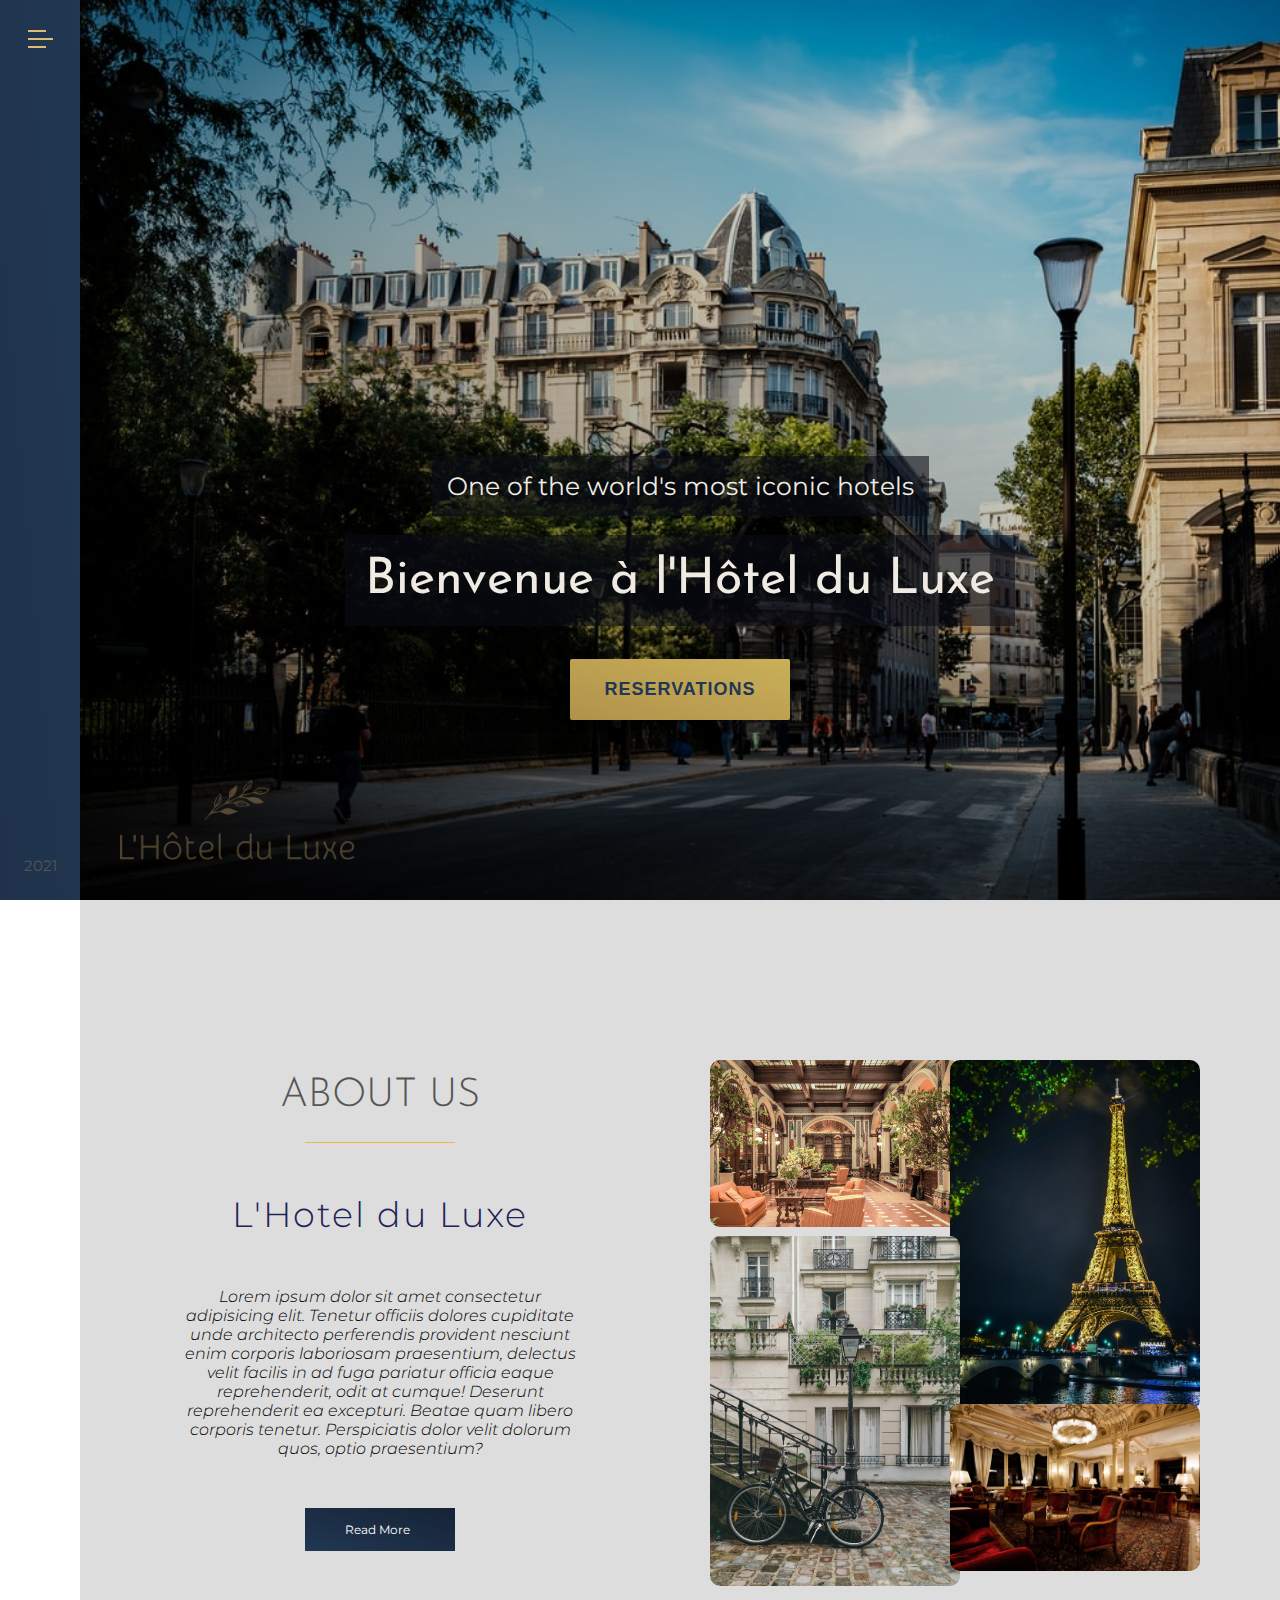
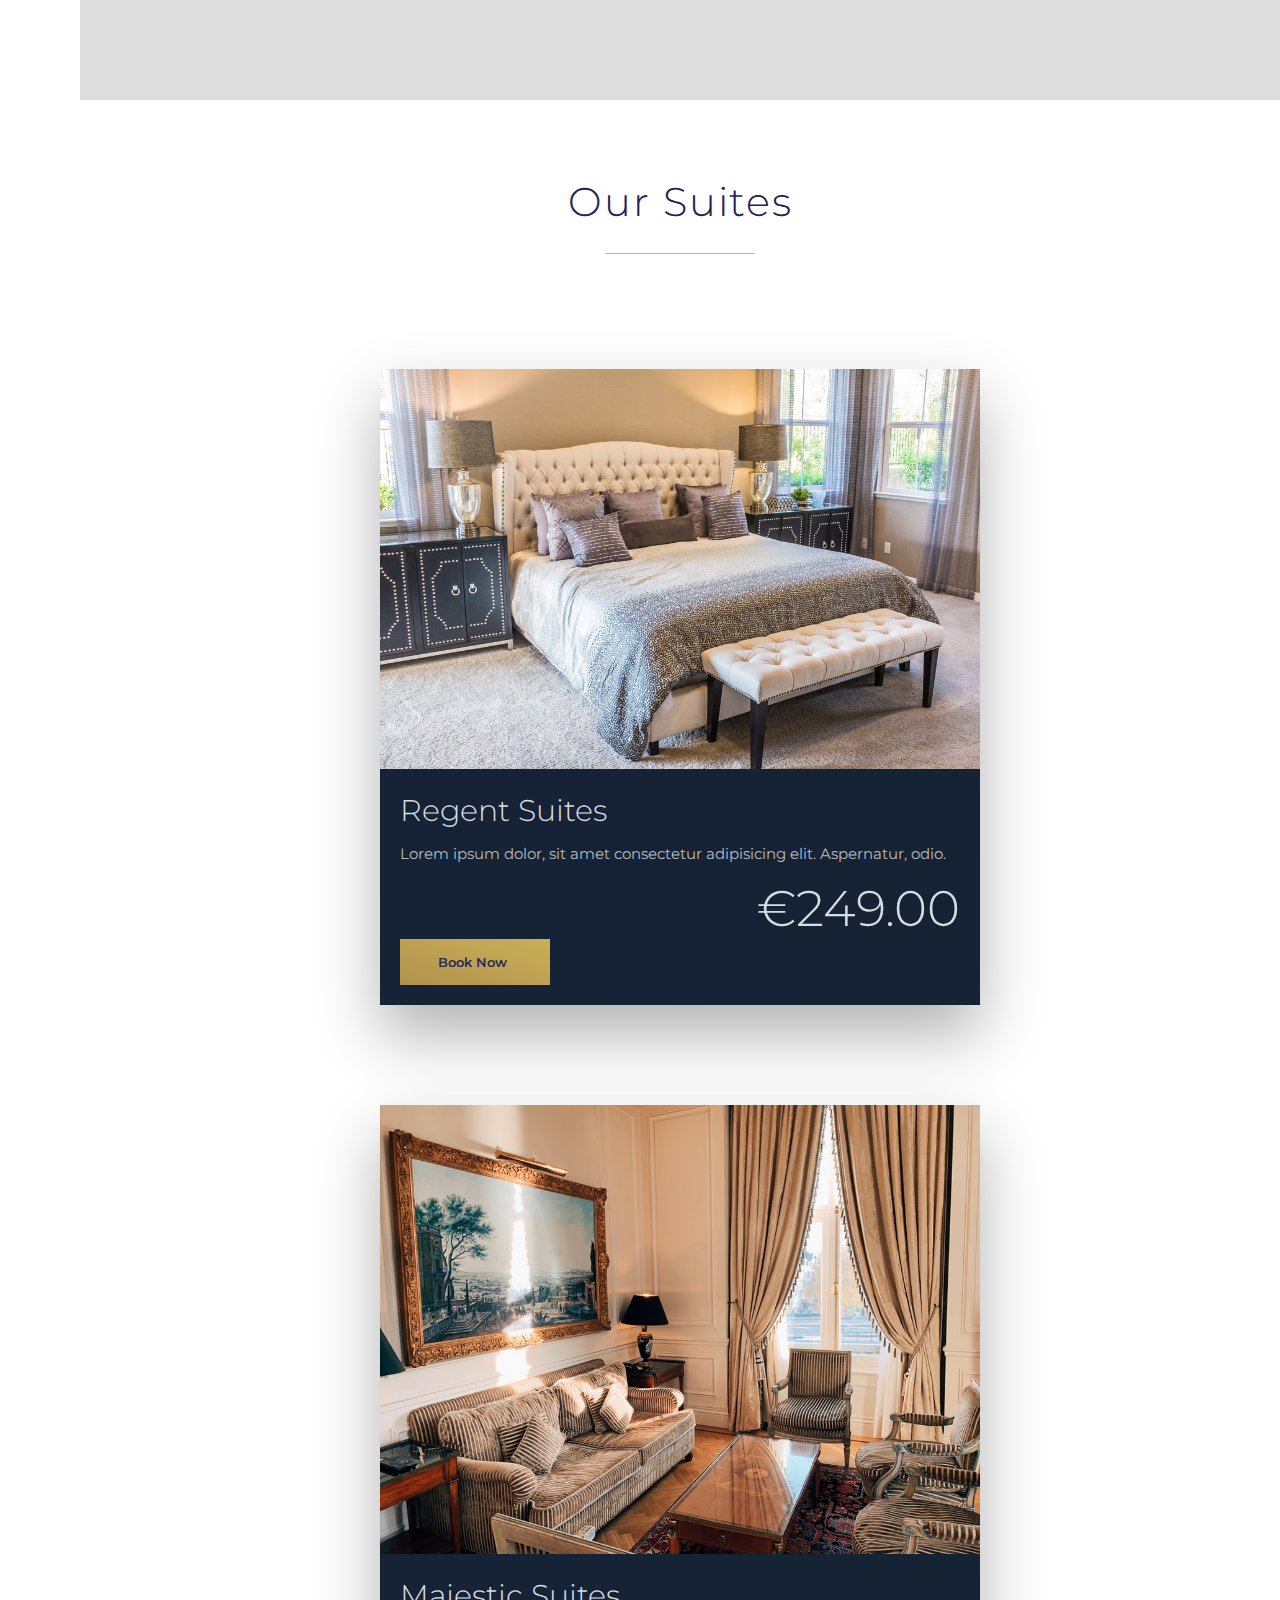
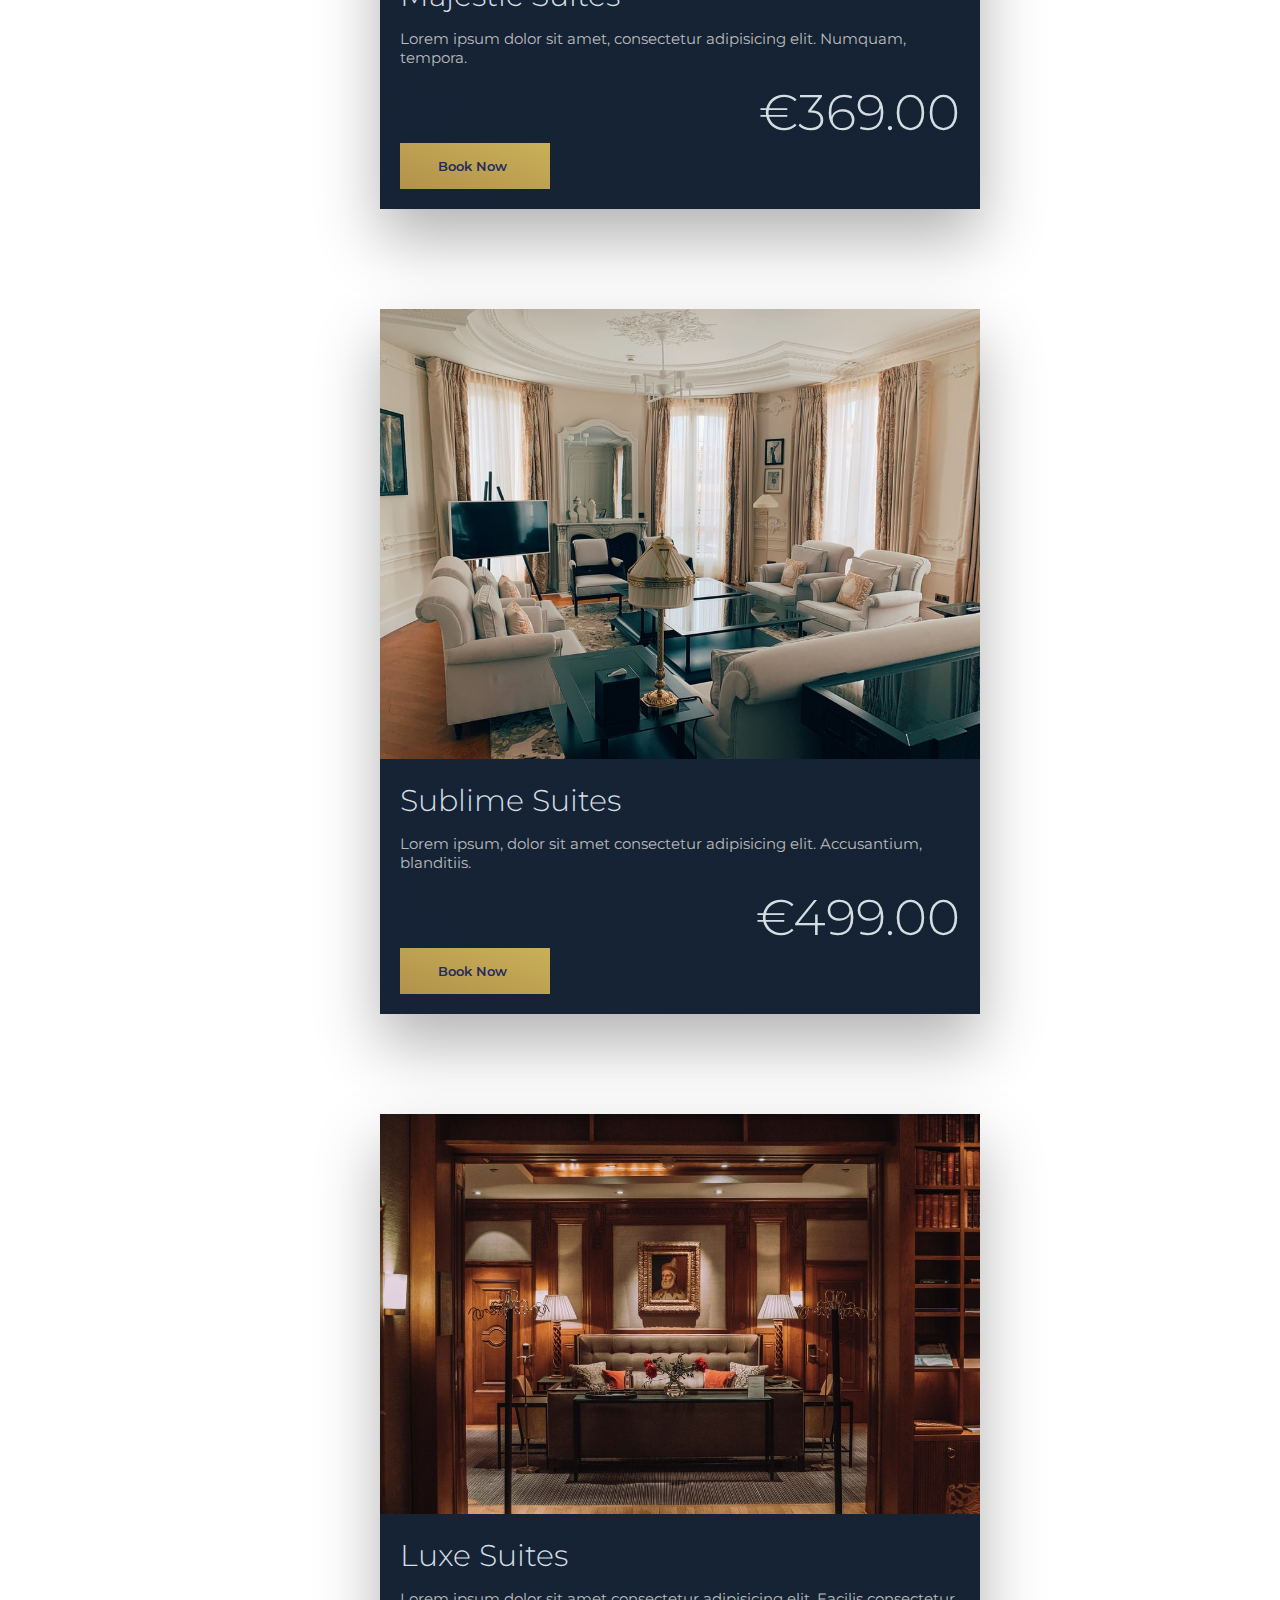
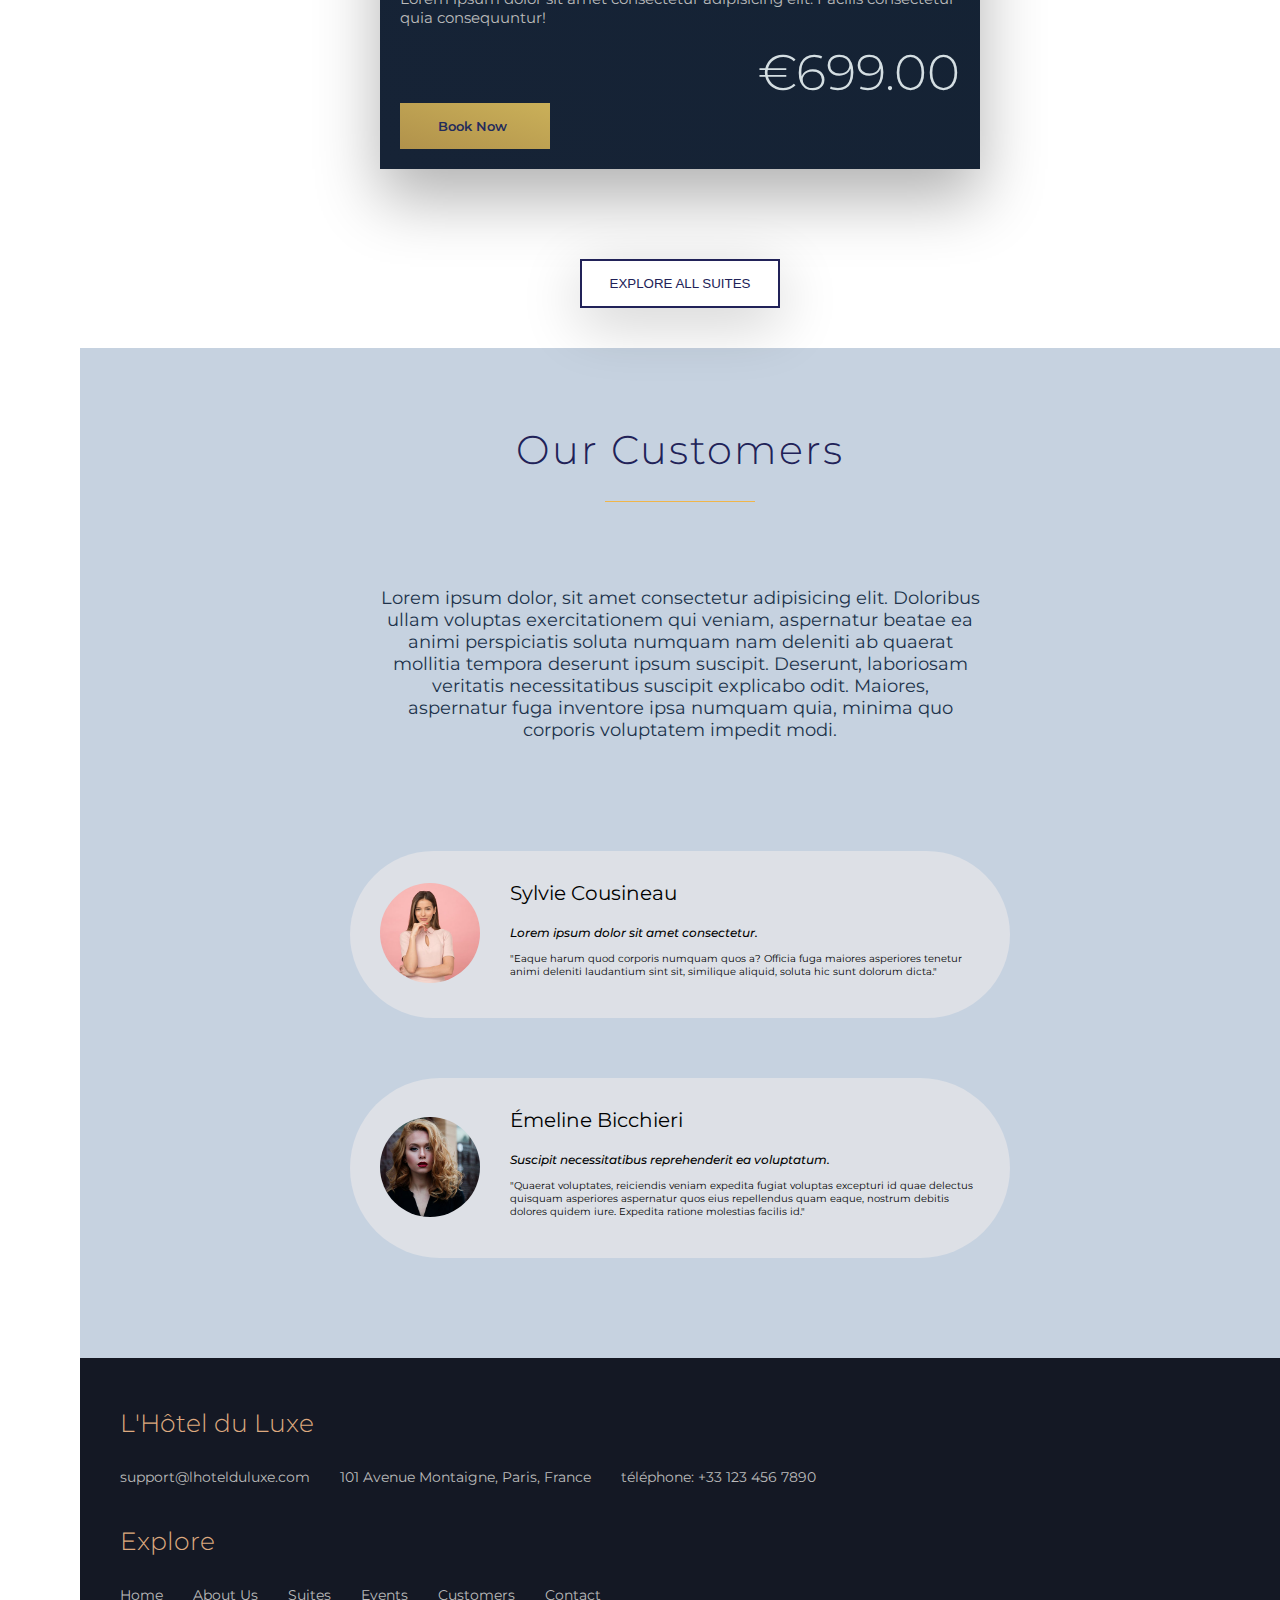
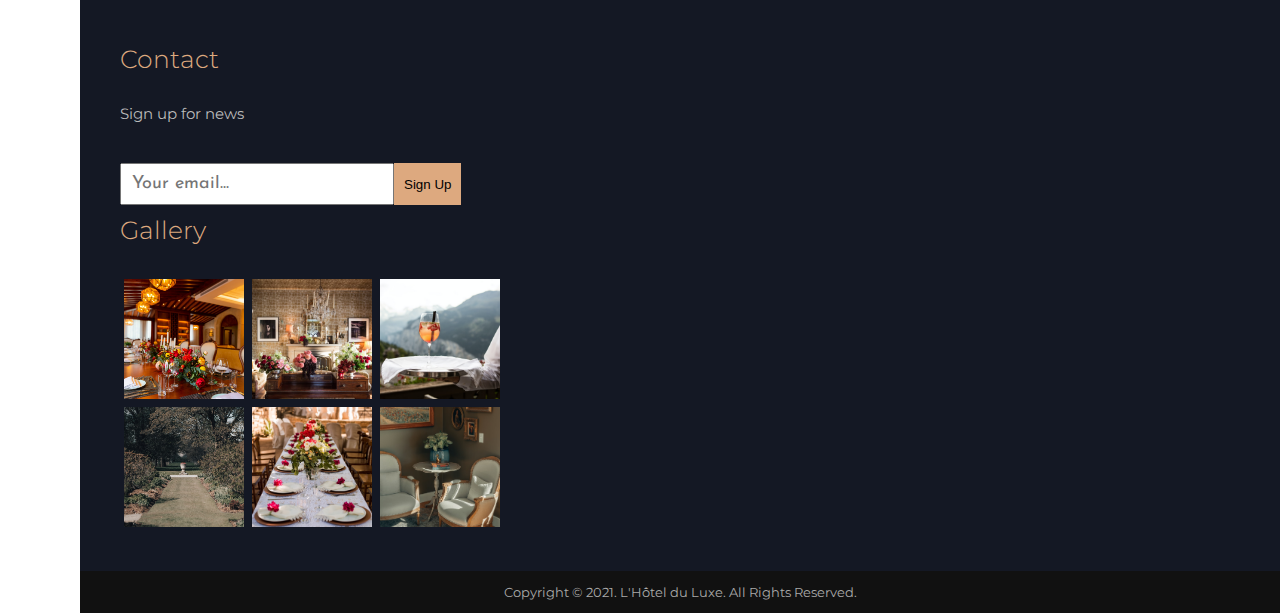
==== index.html @ 0551cf0d "Update index.html" ====
<!DOCTYPE html>
<html lang="en">
  <head>
    <meta charset="UTF-8" />
    <meta http-equiv="X-UA-Compatible" content="IE=edge" />
    <meta name="viewport" content="width=device-width, initial-scale=1.0" />
    <link
      rel="shortcut icon"
      href="img/logo/logo_large.png"
    />
    <link
      rel="stylesheet"
      href="https://pro.fontawesome.com/releases/v5.10.0/css/all.css"
      integrity="sha384-AYmEC3Yw5cVb3ZcuHtOA93w35dYTsvhLPVnYs9eStHfGJvOvKxVfELGroGkvsg+p"
      crossorigin="anonymous"
    />
    <link rel="preconnect" href="https://fonts.googleapis.com" />
    <link rel="preconnect" href="https://fonts.gstatic.com" crossorigin />
    <link
      href="https://fonts.googleapis.com/css2?family=Montserrat:ital,wght@0,100;0,200;0,300;0,400;0,500;0,600;1,100;1,200;1,300;1,400;1,500&display=swap"
      rel="stylesheet"
    />
    <link rel="preconnect" href="https://fonts.googleapis.com" />
    <link rel="preconnect" href="https://fonts.gstatic.com" crossorigin />
    <link
      href="https://fonts.googleapis.com/css2?family=Josefin+Sans:ital,wght@0,100;0,200;0,300;0,400;0,500;0,600;1,100;1,200;1,300;1,400;1,500&display=swap"
      rel="stylesheet"
    />
    <link rel="stylesheet" href="style.css" />
    <title>L'Hôtel du Luxe</title>
  </head>
  <body>
    <!-- navbar -->
    <div class="navbar">
      <input type="checkbox" class="checkbox" id="click" hidden />
      <!-- sidebar -->
      <div class="sidebar">
        <label for="click">
          <div class="menu-icon">
            <div class="line line-1"></div>
            <div class="line line-2"></div>
            <div class="line line-3"></div></div
        ></label>

        <ul class="social-icons-list">
          <li>
            <a href="#" class="social-link"><i class="fab fa-facebook"></i></a>
          </li>
          <li>
            <a href="#" class="social-link"><i class="fab fa-twitter"></i></a>
          </li>
          <li>
            <a href="#" class="social-link"
              ><i class="fab fa-google-plus-g"></i
            ></a>
          </li>
          <li>
            <a href="#" class="social-link"><i class="fab fa-instagram"></i></a>
          </li>
        </ul>

        <div class="year"><p>2021</p></div>
      </div>
      <!-- end of sidebar -->
      <!-- nav  -->
      <nav class="navigation">
        <div class="navigation-header">
          <img class="heading-leaf" src="img/logo/logo_leaf.png" alt="" />
          <h1 class="navigation-heading">L'Hôtel du Luxe</h1>
          <form class="navigation-search">
            <input
              type="text"
              class="navigation-search-input"
              placeholder="Search..."
            />
            <button class="navigation-search-btn">
              <i class="fas fa-search"></i>
            </button>
          </form>
        </div>

        <ul class="navigation-list">
          <li id="a"  class="navigation-item">
            <ahref="#" class="navigation-link">home</a>
          </li>
          <li id="b" class="navigation-item">
            <a href="/hotel-website/about-us.html" class="navigation-link">about us</a>
          </li>
          <li id="c" class="navigation-item">
            <a href="#" class="navigation-link">suites</a>
          </li>
          <li id="d" class="navigation-item">
            <a href="#" class="navigation-link">events</a>
          </li>
          <li id="e" class="navigation-item">
            <a href="#" class="navigation-link">customers</a>
          </li>
          <li id="f" class="navigation-item">
            <a href="/hotel-website/contact.html" class="navigation-link">contact</a>
          </li>
        </ul>

        <div class="copyright">
          <p>&copy; 2021 L'Hôtel du Luxe. All Rights Reserved.</p>
        </div>
      </nav>
      <!-- end of nav -->
    </div>
    <!-- end of navbar -->

    <!-- header -->
    <header class="header">
      <div class="brand"><div><img src="img/logo/logo_small.png" alt=""></div>
    </div>
    <div class="banner">
      <p class="banner-paragraph">One of the world's most iconic hotels</p>
      <h1 class="banner-heading">Bienvenue à l'Hôtel du Luxe</h1>
      <button class="banner-button">RESERVATIONS</button>
    </div>
    </header>

    <!-- end of header -->

    <!-- about us -->

    <section class="about-us">
      <div class="about-us-content">
        <h1 class="about-us-heading">About Us</h1>
      <div class="underline">
        <div class="small-underline"></div>
        <div class="big-underline"></div>
      </div>
      <h3 class="sub-heading">L'Hotel du Luxe</h3>
      <p class="about-us-paragraph">Lorem ipsum dolor sit amet consectetur adipisicing elit. Tenetur officiis dolores cupiditate unde architecto perferendis provident nesciunt enim corporis laboriosam praesentium, delectus velit facilis in ad fuga pariatur officia eaque reprehenderit, odit at cumque! Deserunt reprehenderit ea excepturi. Beatae quam libero corporis tenetur. Perspiciatis dolor velit dolorum quos, optio praesentium?</p>
      <a href="/hotel-website/about-us.html"><button class="about-us-btn">Read More<i class="fa fa-angle-double-right btn-arrow"></i></button></a></div>
    <div class="about-us-images">
      <img src="img/header-1.jpeg" class="image image1">
      <img src="img/eiffel-tower.jfif" class="image image2">
      <img src="img/street.jfif" class="image image3">
      <img src="img/reception_hall.jfif" class="image image4">

    </div>
    </section>

    <!-- end of about us -->

    <!-- rooms -->
    <section class="rooms">
      <div class="common-header">
        <h1 class="common-heading">Our Suites</h1>
        <div class="underline">
          <div class="small-underline"></div>
          <div class="big-underline"></div>
        </div>
      </div>
      <div class="rooms-card-wrapper">
        <div class="room-card">
          <img src="img/room3.jfif" class="room-image" alt="">
          <div class="room-card-content">
            <h4 class="room-card-heading">Regent Suites</h4>
            <p class="room-card-paragraph">Lorem ipsum dolor, sit amet consectetur adipisicing elit. Aspernatur, odio.</p>
            <p class="room-price">€249.00</p>
            <button class="room-card-btn">Book Now<i class="fa fa-angle-double-right btn-arrow"></i></button>
          </div>
        </div>
        <div class="room-card">
          <img src="img/room4.jfif" class="room-image" alt="">
          <div class="room-card-content">
            <h4 class="room-card-heading">Majestic Suites</h4>
            <p class="room-card-paragraph">Lorem ipsum dolor sit amet, consectetur adipisicing elit. Numquam, tempora.</p>
            <p class="room-price">€369.00</p>
            <button class="room-card-btn">Book Now<i class="fa fa-angle-double-right btn-arrow"></i></button>
          </div>
        </div>
        <div class="room-card">
          <img src="img/room1.jfif" class="room-image" alt="">
          <div class="room-card-content">
            <h4 class="room-card-heading">Sublime Suites</h4>
            <p class="room-card-paragraph">Lorem ipsum, dolor sit amet consectetur adipisicing elit. Accusantium, blanditiis.</p>
            <p class="room-price">€499.00</p>
            <button class="room-card-btn">Book Now<i class="fa fa-angle-double-right btn-arrow"></i></button>
          </div>
        </div>
        <div class="room-card">
          <img src="img/room2.jfif" class="room-image" alt="">
          <div class="room-card-content">
            <h4 class="room-card-heading">Luxe Suites</h4>
            <p class="room-card-paragraph">Lorem ipsum dolor sit amet consectetur adipisicing elit. Facilis consectetur quia consequuntur!</p>
            <p class="room-price">€699.00</p>
            <button class="room-card-btn">Book Now<i class="fa fa-angle-double-right btn-arrow"></i></button>
          </div>
        </div>
      </div>

      <div class="rooms-btn-wrapper"><button class="rooms-btn">Explore All Suites</button></div>
    </section>
    <!-- end of rooms -->

    <!-- customers -->
    <section class="customers">
      <div class="common-header">
        <h1 class="common-heading">Our Customers</h1>
        <div class="underline">
          <div class="small-underline"></div>
          <div class="big-underline"></div>
        </div>
      </div>

      <p class="customers-paragraph">Lorem ipsum dolor, sit amet consectetur adipisicing elit. Doloribus ullam voluptas exercitationem qui veniam, aspernatur beatae ea animi perspiciatis soluta numquam nam deleniti ab quaerat mollitia tempora deserunt ipsum suscipit. Deserunt, laboriosam veritatis necessitatibus suscipit explicabo odit. Maiores, aspernatur fuga inventore ipsa numquam quia, minima quo corporis voluptatem impedit modi.</p>

      <div class="customers-card-wrapper">
        <div class="customer-card">
          <div class="customer-image-wrapper"><img src="img/customer-1.jpeg" class="customer-image"></div>
          <div class="customer-info">
            <h3 class="customer-name">Sylvie Cousineau</h3>
            <p class="customer-paragraph title">Lorem ipsum dolor sit amet consectetur.</p>
            <p class="customer-paragraph">"Eaque harum quod corporis numquam quos a? Officia fuga maiores asperiores tenetur animi deleniti laudantium sint sit, similique aliquid, soluta hic sunt dolorum dicta."</p>
          </div>
        </div>
        <div class="customer-card">
          <div class="customer-image-wrapper"><img src="img/customer-2.jpeg" class="customer-image"></div>
          <div class="customer-info">
            <h3 class="customer-name">Émeline Bicchieri</h3>
            <p class="customer-paragraph title">Suscipit necessitatibus reprehenderit ea voluptatum.</p>
            <p class="customer-paragraph">"Quaerat voluptates, reiciendis veniam expedita fugiat voluptas excepturi id quae delectus quisquam asperiores aspernatur quos eius repellendus quam eaque, nostrum debitis dolores quidem iure. Expedita ratione molestias facilis id."</p>
          </div>
        </div>
      </div>
    </section>
    <!-- end of customers -->
    <!-- footer -->

    
    
    <footer class="footer">
      <div class="main-part">
        <div class="footer-list-wrapper">
          <h3 class="footer-heading">L'Hôtel du Luxe</h3>
          <ul class="footer-list">
            <li class="footer-list-item"><a href="#" class="footer-list-link">support@lhotelduluxe.com</a></li>
            <li class="footer-list-item"><a href="#" class="footer-list-link">101 Avenue Montaigne, Paris, France</a></li>
            <li class="footer-list-item"><a href="#" class="footer-list-link">téléphone: +33 123 456 7890</a></li>
          </ul>
        </div>
        <div class="footer-list-wrapper">
          <h3 class="footer-heading">Explore</h3>
          <ul class="footer-list">
            <li class="footer-list-item"><a href="/hotel-website" class="footer-list-link">Home</a></li>
            <li class="footer-list-item"><a href="/hotel-website/about-us.html" class="footer-list-link">About Us</a></li>
            <li class="footer-list-item"><a href="#" class="footer-list-link">Suites</a></li>
            <li class="footer-list-item"><a href="#" class="footer-list-link">Events</a></li>
            <li class="footer-list-item"><a href="#" class="footer-list-link">Customers</a></li>
            <li class="footer-list-item"><a href="/hotel-website/contact.html" class="footer-list-link">Contact</a></li>
          </ul>
        </div>

        <div class="contact">
          <h3 class="footer-heading">Contact</h3>
          <p>Sign up for news</p>
          <form class="footer-form">
            <input type="text" class="footer-input" placeholder="Your email...">
            <button class="footer-btn">Sign Up</button>
          </form>
        </div>

        <div class="gallery">
          <h3 class="footer-heading">Gallery</h3>
          <div class="gallery-images">
            <div class="gallery-image-wrapper">
              <img src="img/restaurant.jfif" class="footer-image">
            </div>
            <div class="gallery-image-wrapper">
              <img src="img/room5.jfif" class="footer-image">
            </div>
            <div class="gallery-image-wrapper">
              <img src="img/waiter.jfif" class="footer-image">
            </div>
            <div class="gallery-image-wrapper">
              <img src="img/gardens.jfif" class="footer-image">
            </div>
            <div class="gallery-image-wrapper">
              <img src="img/restaurant1.jfif" class="footer-image">
            </div>
            <div class="gallery-image-wrapper">
              <img src="img/hallway.jfif" class="footer-image">
            </div>
          </div>
        </div>
      </div>
      <div class="creator-part">
        <div class="copyright-text">
          <p>Copyright &copy; 2021. L'Hôtel du Luxe. All Rights Reserved.</p>
        </div>
      </div>
    </footer>

    <!-- end of footer -->

  </body>
</html>
---- style.css ----
html {
  font-size: 62.5%;
  box-sizing: border-box;
  overflow-x: hidden;
}

body {
  margin: 0;
  padding: 0;
  font-family: "Montserrat", sans-serif;
  overflow-x: hidden;
}

/* navbar */
/* sidebar */

.sidebar {
  width: 8rem;
  height: 100%;
  background: linear-gradient(to bottom left, rgb(33, 55, 82), rgb(32, 50, 75));
  position: fixed;
  display: flex;
  flex-direction: column;
  justify-content: space-between;
  align-items: center;
  z-index: 10;
}

.menu-icon {
  margin-top: 3rem;
  cursor: pointer;
}

.line {
  height: 0.2rem;
  width: 2.5rem;
  background-color: #e0bb74;
  margin-bottom: 0.6rem;
}

.line-1,
.line-3 {
  width: 1.8rem;
  transition: all 0.4s;
}

.menu-icon:hover .line {
  width: 2.5rem;
}

.social-icons-list {
  list-style: none;
  padding: 0px;
  height: 25rem;
  display: flex;
  flex-direction: column;
  justify-content: space-evenly;
  align-items: center;
}

.social-link {
  font-size: 2rem;
  color: #777;
  transition: color 0.3s;
}

.social-link:hover {
  color: #e0bb74;
}

.year {
  margin-bottom: 1rem;
  font-size: 1.5rem;
  color: #555;
}

/* end of sidebar */

/* navigation */
.navigation {
  position: fixed;
  left: -32rem;
  width: 40rem;
  height: 100%;
  background: linear-gradient(
      to top,
      rgba(37, 39, 48, 0.9),
      rgba(38, 39, 48, 0.8)
    ),
    url(img/decor.jfif) center no-repeat;
  background-size: cover;
  display: flex;
  flex-direction: column;
  justify-content: space-between;
  align-items: center;
  transition: left 0.5s cubic-bezier(0.7, 0.3, 0.3, 0.7);
  z-index: 5;
}

.navigation-heading {
  font-family: "Josefin Sans", sans-serif;
  font-size: 3.6rem;
  font-weight: 300;
  letter-spacing: 0.2rem;
  color: #f8cd7d;
  text-shadow: 0 0 3px #f0be61;
  text-align: center;
  margin: 0.5rem auto 2rem;
}

.heading-leaf {
  display: block;
  width: 10rem;
  margin: 1.5rem auto 0;
}

.navigation-search {
  position: relative;
}

.navigation-search-input {
  width: 30rem;
  padding: 1rem 2rem;
  background-color: rgba(0, 0, 0, 0.3);
  font-family: "Josefin Sans", sans-serif;
  font-size: 1.6rem;
  color: #f8cd7d;
  letter-spacing: 0.1rem;
  outline: none;
  border: 0.1rem solid #555;
  border-radius: 0.6rem;
}

.navigation-search-input:focus {
  background-color: rgba(0, 0, 0, 0.5);
}

.navigation-search-btn {
  border: none;
  background-color: transparent;
  color: #a38d65;
  font-size: 1.7rem;
  position: absolute;
  top: 1rem;
  right: 1rem;
  cursor: pointer;
}

.navigation-search-btn:focus {
  outline: none;
}

.navigation-list {
  list-style: none;
  padding: 0;
  height: 28rem;
  display: flex;
  flex-direction: column;
  justify-content: space-between;
  align-items: center;
}

.navigation-item {
  position: relative;
}

.navigation-link {
  color: #fff;
  font-size: 1.6rem;
  font-weight: 400;
  letter-spacing: 0.1rem;
  text-transform: uppercase;
  text-decoration: none;
  transition: color 0.5s;
}

.navigation-link::before {
  content: "";
  width: 0rem;
  height: 0.1rem;
  background-color: #f8cd7d;
  position: absolute;
  top: 1rem;
  left: -4rem;
  transition: width 0.5s cubic-bezier(1, 0, 0, 1);
}

.navigation-link::after {
  content: "";
  width: 0rem;
  height: 0.1rem;
  background-color: #f8cd7d;
  position: absolute;
  top: 1rem;
  right: -4rem;
  transition: width 0.5s cubic-bezier(1, 0, 0, 1);
}

.navigation-link:hover {
  color: #f8cd7d;
}

.navigation-link:hover::before,
.navigation-link:hover::after {
  width: 3rem;
}

#a {
  animation-duration: 1s;
}
#b {
  animation-duration: 1.5s;
}
#c {
  animation-duration: 2s;
}
#d {
  animation-duration: 2.5s;
}
#e {
  animation-duration: 3s;
}
#f {
  animation-duration: 3.5s;
}

.copyright {
  color: #fff;
  font-size: 1.2rem;
  margin-bottom: 1.5rem;
}

.checkbox:checked ~ .navigation {
  left: 8rem;
}

.checkbox:checked ~ .navigation .navigation-list li {
  animation-name: fade;
  animation-timing-function: ease-in;
}

.checkbox:checked ~ .sidebar .line-1 {
  transform: rotate(-405deg) translate(-5px, 6px);
  width: 2.5rem;
}

.checkbox:checked ~ .sidebar .line-2 {
  opacity: 0;
}

.checkbox:checked ~ .sidebar .line-3 {
  transform: rotate(405deg) translate(-5px, -6px);
  width: 2.5rem;
}

@keyframes fade {
  from {
    opacity: 0;
  }
  to {
    opacity: 1;
  }
}
/* end of navigation */
/* end of navbar */

/* header */

.header {
  margin-top: 0;
  margin-left: 8rem;
  height: 100vh;
  background: linear-gradient(
      to bottom left,
      rgba(0, 0, 0, 0),
      rgba(0, 0, 0, 0.6)
    ),
    url(img/external.jfif) center no-repeat;
  background-size: cover;
}

.brand div img {
  position: absolute;
  height: 8rem;
  margin: 2rem;
  left: 10rem;
  bottom: 2rem;
  opacity: 0.3;
}

.brand {
  margin-top: 0px;
}

.banner {
  color: rgb(240, 235, 226);
  padding: 0 3rem;
  height: 72rem;
  display: flex;
  flex-direction: column;
  align-items: center;
  justify-content: flex-end;
  text-align: center;
}

.banner-heading {
  padding: 2rem;
  background-color: rgba(10, 12, 22, 0.575);
  font-family: "Josefin Sans", sans-serif;
  font-size: 5rem;
  font-weight: 400;
  animation: fade 1.5s 0.5s backwards;
}

.banner-paragraph {
  background-color: rgba(10, 12, 22, 0.575);
  padding: 1.5rem;
  font-size: 2.5rem;
  position: relative;
  top: 4rem;
  animation-name: fade;
  animation-duration: 2s;
}

.banner-button {
  width: 22rem;
  padding: 2rem 3rem;
  font-size: 1.8rem;
  font-weight: 700;
  color: rgb(33, 55, 82);
  letter-spacing: 0.1rem;
  border: none;
  border-radius: 0.2rem;
  /* border-top: 4px double #807159;
  border-bottom: 4px double #807157; */
  outline: none;
  background: linear-gradient(
    to top right,
    rgb(177, 146, 75),
    rgb(202, 176, 89)
  );
  cursor: pointer;
  box-shadow: 5px 5px 10px rgba(0, 0, 0, 0.5);
  animation: fade 1.5s 1s backwards;
}

.banner-button:hover {
  background: linear-gradient(to top right, rgb(33, 55, 82), rgb(22, 35, 53));
  color: #ffffff;
}

.banner-button:active {
  transform: translateY(0.2rem);
}

/* end of header */

/* about us */

.about-us {
  margin-left: 8rem;
  display: flex;
  background-color: #ddd;
}

.about-us-content {
  flex: 0 1 50%;
  min-height: 80rem;
  display: flex;
  flex-direction: column;
  justify-content: center;
  align-items: center;
  padding: 10rem;
  box-sizing: border-box;
}

.about-us-heading {
  font-family: "Josefin Sans", sans-serif;
  font-size: 4rem;
  font-weight: 300;
  text-transform: uppercase;
  color: #555;
}

.small-underline {
  width: 15rem;
  height: 0.1rem;
  margin: 0 auto 1.5rem auto;
  background-color: rgb(240, 182, 75);
}
.sub-heading {
  font-size: 3.5rem;
  font-weight: 300;
  letter-spacing: 0.2rem;
  color: rgb(33, 34, 88);
}

.about-us-paragraph {
  font-size: 1.6rem;
  font-style: italic;
  font-weight: 300;
  text-align: center;
  margin-bottom: 5rem;
}

.about-us-btn {
  width: 15rem;
  padding: 1.4rem 0.5rem;
  font-family: "Montserrat", sans-serif;
  font-size: 1.2rem;
  outline: none;
  border: none;
  color: rgb(255, 255, 255);
  cursor: pointer;
  background: linear-gradient(to top right, rgb(33, 55, 82), rgb(22, 35, 53));
}

.btn-arrow {
  margin-left: 0.5rem;
  transition: margin-left 0.4s;
}

.about-us-btn:hover .btn-arrow {
  margin-left: 1.5rem;
}

.about-us-btn:active {
  transform: translateY(0.2rem);
}

.about-us-images {
  flex: 1 1;
  position: relative;
}

.image {
  width: 35rem;
  max-height: 35rem;
  position: absolute;
  top: 50%;
  left: 50%;
  /* box-shadow: 0 3rem 6rem rgba(0, 0, 0, 0.4); */
  border-radius: 1rem;
  /* border: 0.4rem solid rgb(230, 190, 116); */
  transition: all 0.75s;
  box-sizing: border-box;
  object-fit: cover;
}

.image:hover {
  transform: scale(1.3);
  z-index: 6;
}

.image1 {
  top: 10%;
  left: 5%;
}

.image2 {
  top: 10%;
  left: 45%;
}

.image3 {
  top: 42%;
  left: 5%;
}
.image4 {
  top: 56%;
  left: 45%;
}

/* end about us */

/* common header */

.common-header {
  padding: 5rem;
  text-align: center;
  color: rgb(33, 34, 88);
}

.common-heading {
  font-size: 4rem;
  font-weight: 300;
  letter-spacing: 0.2rem;
}

/* end of common header */

/* Rooms */

.rooms {
  margin-left: 8rem;
}

.rooms-card-wrapper {
  display: flex;
  flex-wrap: wrap;
  justify-content: center;
}

.room-card {
  width: 60rem;
  margin: 5rem;
  background: linear-gradient(to bottom left, rgb(20, 34, 51), rgb(22, 35, 54));
  box-shadow: 0 3rem 6rem rgba(0, 0, 0, 0.3);
}

.room-image {
  width: 100%;
}

.room-card-content {
  color: rgb(212, 222, 226);
  padding: 2rem;
}

.room-card-heading {
  margin: 0;
  font-size: 3rem;
  font-weight: 300;
}

.room-card-paragraph {
  font-size: 1.5rem;
  font-weight: 400;
  color: #bbb;
}

.room-card-btn {
  width: 15rem;
  padding: 1.5rem 1rem;
  font-family: "Montserrat", sans-serif;
  font-size: 1.3rem;
  font-weight: 600;
  outline: none;
  border: none;
  color: rgb(35, 43, 92);
  cursor: pointer;
  background: linear-gradient(
    to top right,
    rgb(177, 146, 75),
    rgb(202, 176, 89)
  );
}

.room-card-btn:hover {
  background: linear-gradient(
    to bottom left,
    rgb(177, 146, 75),
    rgb(202, 176, 89)
  );
  box-shadow: 0 0 1.5rem rgba(255, 235, 148, 0.8);
}

.room-card-btn:active {
  transform: translateY(0.2rem);
}

.room-price {
  font-size: 5rem;
  font-weight: 300;
  text-align: right;
  margin: 0;
}

.rooms-btn-wrapper {
  text-align: center;
}

.rooms-btn {
  width: 20rem;
  padding: 1.5rem 1rem;
  margin: 4rem 0;
  background-color: transparent;
  text-transform: uppercase;
  color: rgb(33, 34, 88);
  border: 0.2rem solid rgb(33, 34, 88);
  outline: none;
  cursor: pointer;
  box-shadow: 0 1.5rem 6rem rgba(0, 0, 0, 0.2);
  transition: all 0.2s;
}

.rooms-btn:hover {
  color: #ddd;
  background-color: rgb(68, 90, 117);
}

.rooms-btn:active {
  transform: translateY(0.2rem);
}

/* end of Rooms */
/* customers */

.customers {
  margin-left: 8rem;
  padding-bottom: 7rem;
  background-color: #c6d2e0;
}

.customers-paragraph {
  font-size: 1.8rem;
  color: rgb(32, 50, 75);
  width: 50%;
  margin: 2rem auto 8rem auto;
  text-align: center;
}

.customer-image {
  width: 10rem;
  height: 10rem;
  object-fit: cover;
  border-radius: 50rem;
  margin-right: 3rem;
}

.customer-image-wrapper {
  margin: auto;
}

.customers-card-wrapper {
  display: flex;
  flex-direction: row;
  flex-wrap: wrap;
  justify-content: space-evenly;
}

.customer-card {
  background-color: rgb(221, 224, 230);
  width: 60rem;
  display: flex;
  border-radius: 50rem;
  padding: 3rem;
  margin: 3rem;
}

.customer-name {
  font-size: 2rem;
  font-weight: 400;
  margin-top: 0;
}

.title {
  font-size: 1.2rem;
  font-style: italic;
  font-weight: 500;
}

/* end of customers */

/* footer */

.footer {
  margin-left: 8rem;
}

.main-part {
  display: flex;
  justify-content: space-between;
  background-color: #141824;
  padding: 4rem;
}

.footer-heading {
  font-size: 2.5rem;
  font-weight: 300;
  color: rgb(221, 169, 127);
  margin: 1rem 0 3rem 0;
}

.footer-list {
  list-style: none;
  padding: 0;
}

.footer-list-item {
  margin-bottom: 2rem;
}

.footer-list-item a:hover {
  color: #fff;
}

.footer-list-link {
  font-size: 1.4rem;
  text-decoration: none;
  color: #bbb;
}

.contact p {
  font-size: 1.5rem;
  color: #bbb;
  margin-bottom: 4rem;
}

.footer-form {
  display: flex;
}

.footer-input {
  width: 25rem;
  padding: 1rem;
  font-family: "Josefin Sans", sans-serif;
  font-size: 1.8rem;
  color: #444;
  outline: none;
}

.footer-btn {
  padding: 1rem;
  background-color: rgb(221, 169, 127);
  border: none;
}

.gallery {
  max-width: 45rem;
}

.gallery-image-wrapper {
  width: 12rem;
  margin: 0.4rem;
  max-height: 12rem;
  overflow: hidden;
}

.footer-image {
  width: 100%;
  height: 100%;
  object-fit: cover;
  backface-visibility: hidden;
  transition: all 0.5s;
}

.gallery-images {
  display: flex;
  flex-wrap: wrap;
}

.footer-image:hover {
  transform: scale(1.3);
  opacity: 0.8;
}

.creator-part {
  display: flex;
  justify-content: center;
  align-items: center;
  background-color: #111;
  padding: 0 4rem;
}

.copyright-text {
  font-size: 1.3rem;
  color: #aaa;
}

/* end of footer */

@media (max-width: 1400px) {
  .customer-card-wrapper {
    flex-direction: column;
  }

  .main-part {
    flex-direction: column;
  }

  .footer-list {
    display: flex;
    flex-wrap: wrap;
  }

  .footer-list-item {
    margin-right: 3rem;
  }

  .image {
    width: 25rem;
  }

  .image1 {
    top: 20%;
  }

  .image2 {
    top: 20%;
  }

  .image4 {
    top: 63%;
  }
}

@media (max-width: 1050px) {
  .brand {
    display: none;
  }

  .about-us-images {
    left: -4rem;
  }

  .image {
    width: 20rem;
  }

  .image {
    width: 25rem;
  }

  .image1 {
    top: 21%;
  }

  .image2 {
    top: 23%;
  }
}

@media (max-width: 900px) {
  .banner {
    text-align: center;
  }

  .banner-heading {
    font-size: 4.7rem;
  }

  .banner-paragraph {
    font-size: 2.6rem;
  }

  .banner-button {
    width: 16rem;
    font-size: 1.1rem;
  }

  .image {
    width: 15rem;
  }

  .image1 {
    top: 17%;
  }

  .image2 {
    top: 28%;
  }

  .image3 {
    top: 48%;
  }

  .image4 {
    top: 70%;
  }
}

@media screen and (max-width: 700px) {
  .about-us {
    min-height: 0;
    flex-direction: column;
  }

  .about-us-images {
    margin-left: 8rem;
    margin-top: 0rem;
    display: flex;
    align-content: center;
    justify-content: flex-start;
  }

  .about-us-content {
    padding-bottom: 5rem;
    margin-bottom: 0;
  }

  .image2,
  .image3,
  .image4 {
    display: none;
  }

  .image {
    width: 35rem;
    margin: auto;
    position: relative;
    top: 0;
    left: 0;
    z-index: 0;
  }
}

@media (max-width: 500px) {
  .navigation {
    width: 60%;
  }

  .navigation-search-input {
    width: 83%;
  }

  .banner {
    margin-bottom: 60rem;
    padding-bottom: 20rem;
    justify-content: center;
  }

  .banner-heading {
    font-size: 4rem;
  }

  .banner-paragraph {
    font-size: 2rem;
  }

  .about-us-heading {
    font-size: 2.5rem;
  }

  .sub-heading {
    font-size: 2rem;
    text-align: center;
  }

  .about-us-heading {
    margin-top: 0;
  }

  .about-us-content {
    padding: 5rem;
    padding-bottom: 0px;
    min-height: 0;
  }

  .about-us-images {
    justify-content: center;
    align-content: center;
  }

  .common-heading {
    font-size: 2.5rem;
  }

  .room-price {
    font-size: 4rem;
    margin-bottom: 1.5rem;
    text-align: left;
  }

  .customers-paragraph {
    width: 80%;
  }

  .customer-card {
    flex-direction: column;
    justify-content: center;
  }

  .customer-name {
    text-align: center;
  }

  .customer-image {
    margin: 0 auto;
  }

  .footer-input {
    font-size: 1.5rem;
    width: 12rem;
  }

  .about-us-images {
    margin-top: 3rem;
    margin-bottom: 3rem;
  }

  .image {
    width: 75%;
  }
}

@media (max-width: 350px) {
  .navigation {
    width: 70%;
  }

  .navigation-search-input {
    width: 60%;
    margin-left: 1rem;
  }

  .banner-button {
    width: 12rem;
    font-size: 0.7rem;
  }

  .copyright {
    font-size: 1rem;
  }

  .banner-heading {
    font-size: 3rem;
  }

  .banner-paragraph {
    font-size: 1.5rem;
  }
}
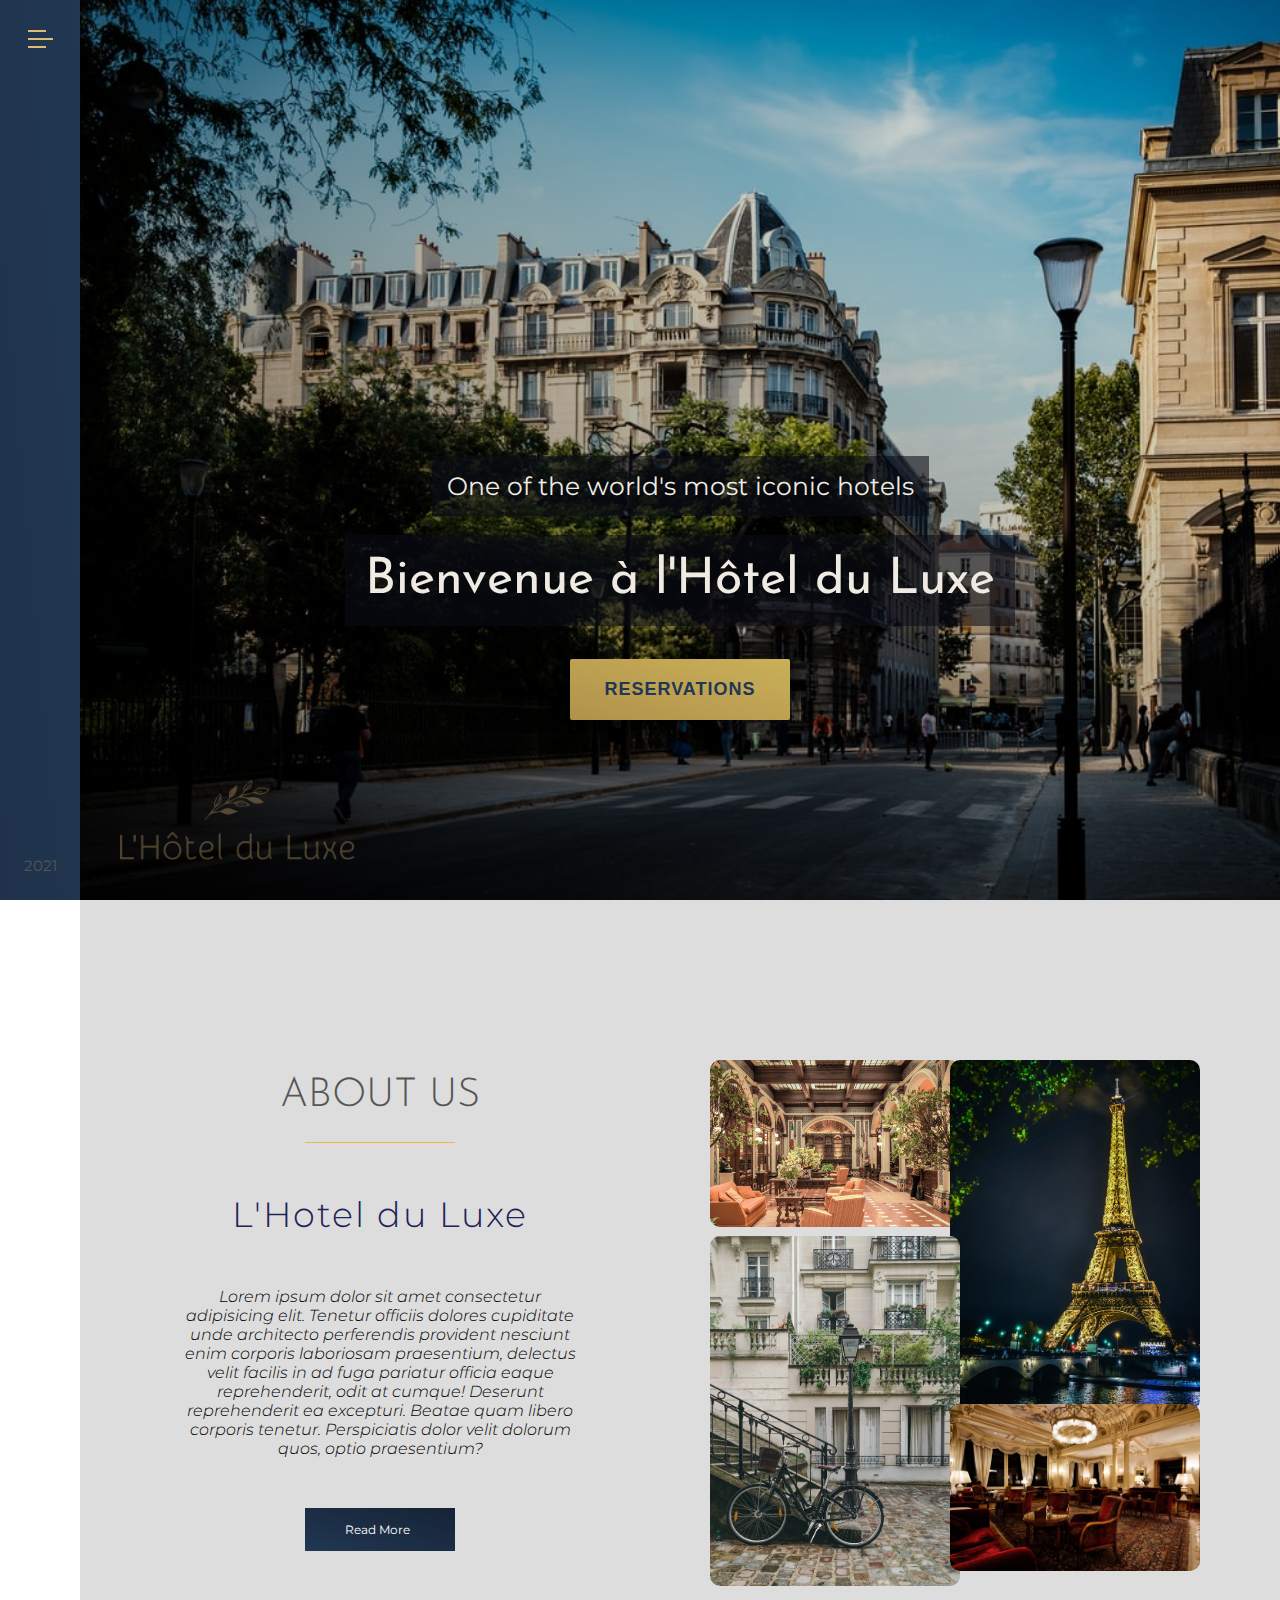
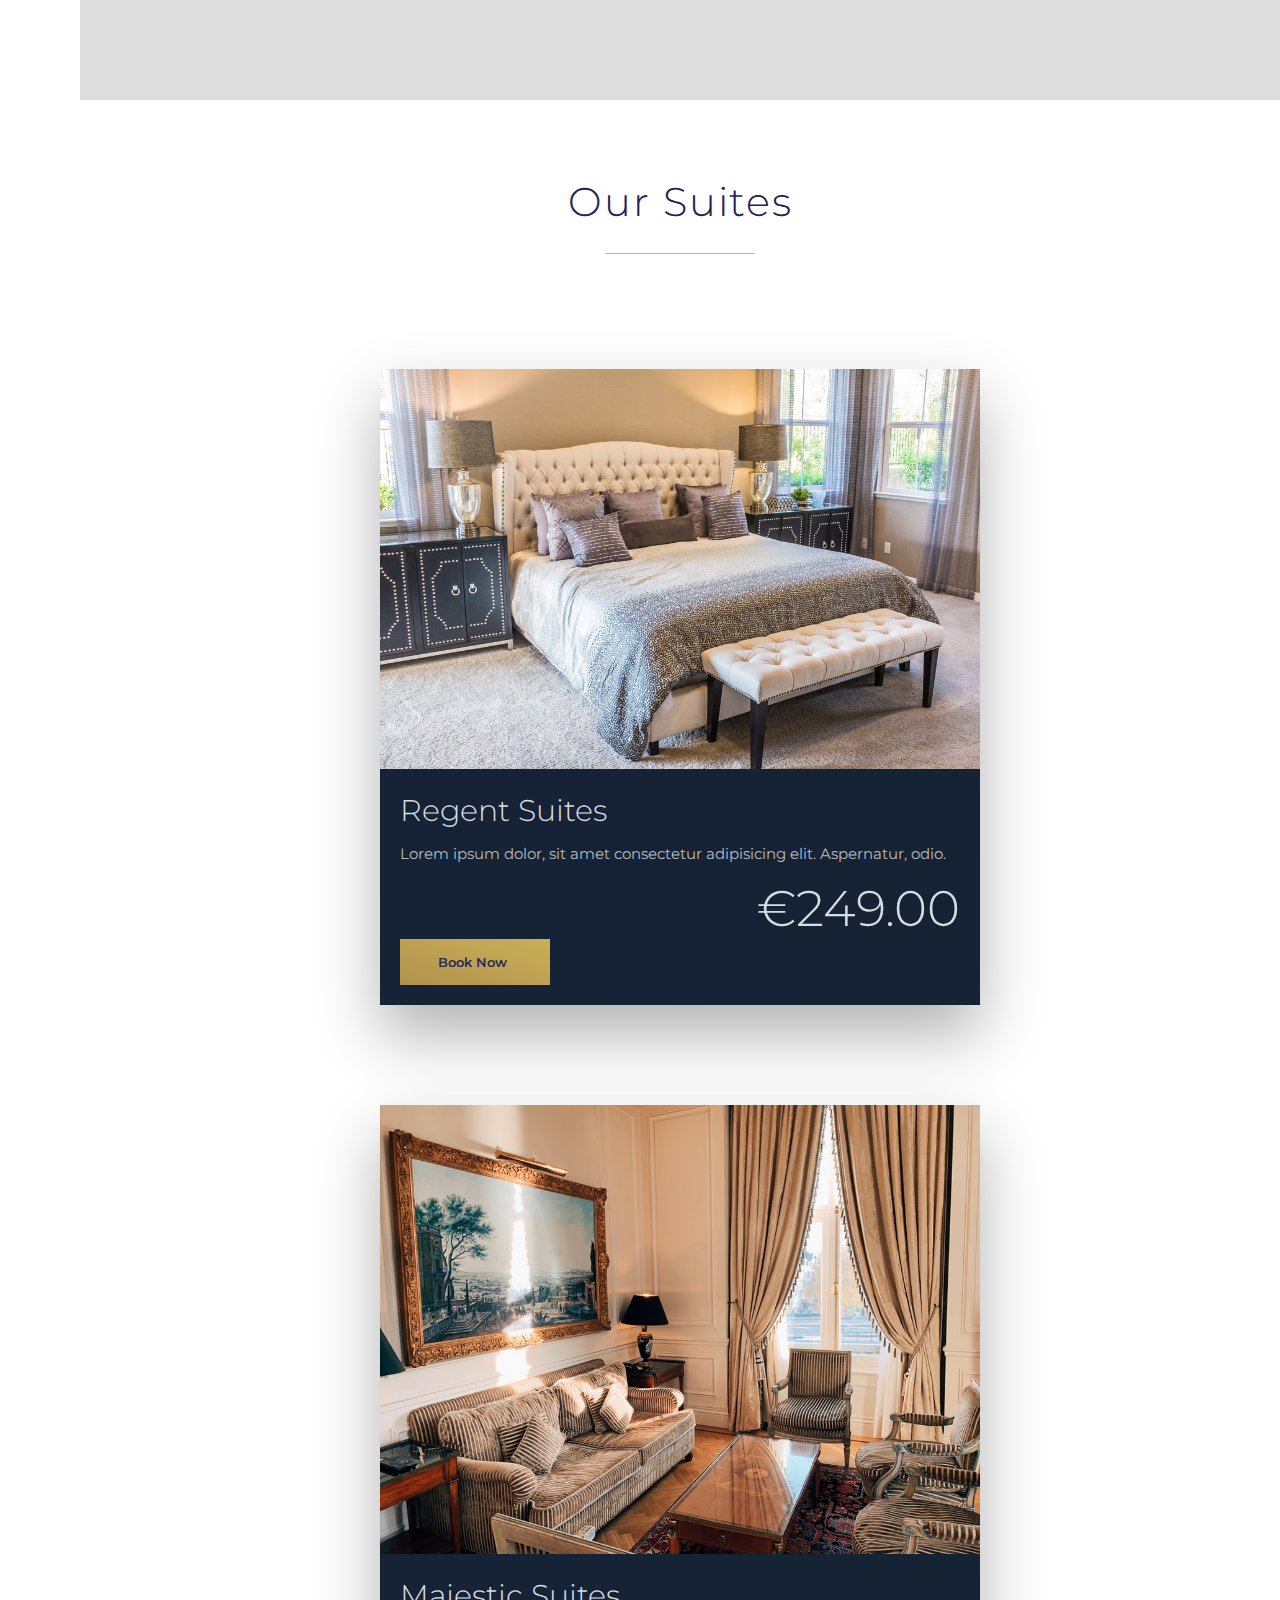
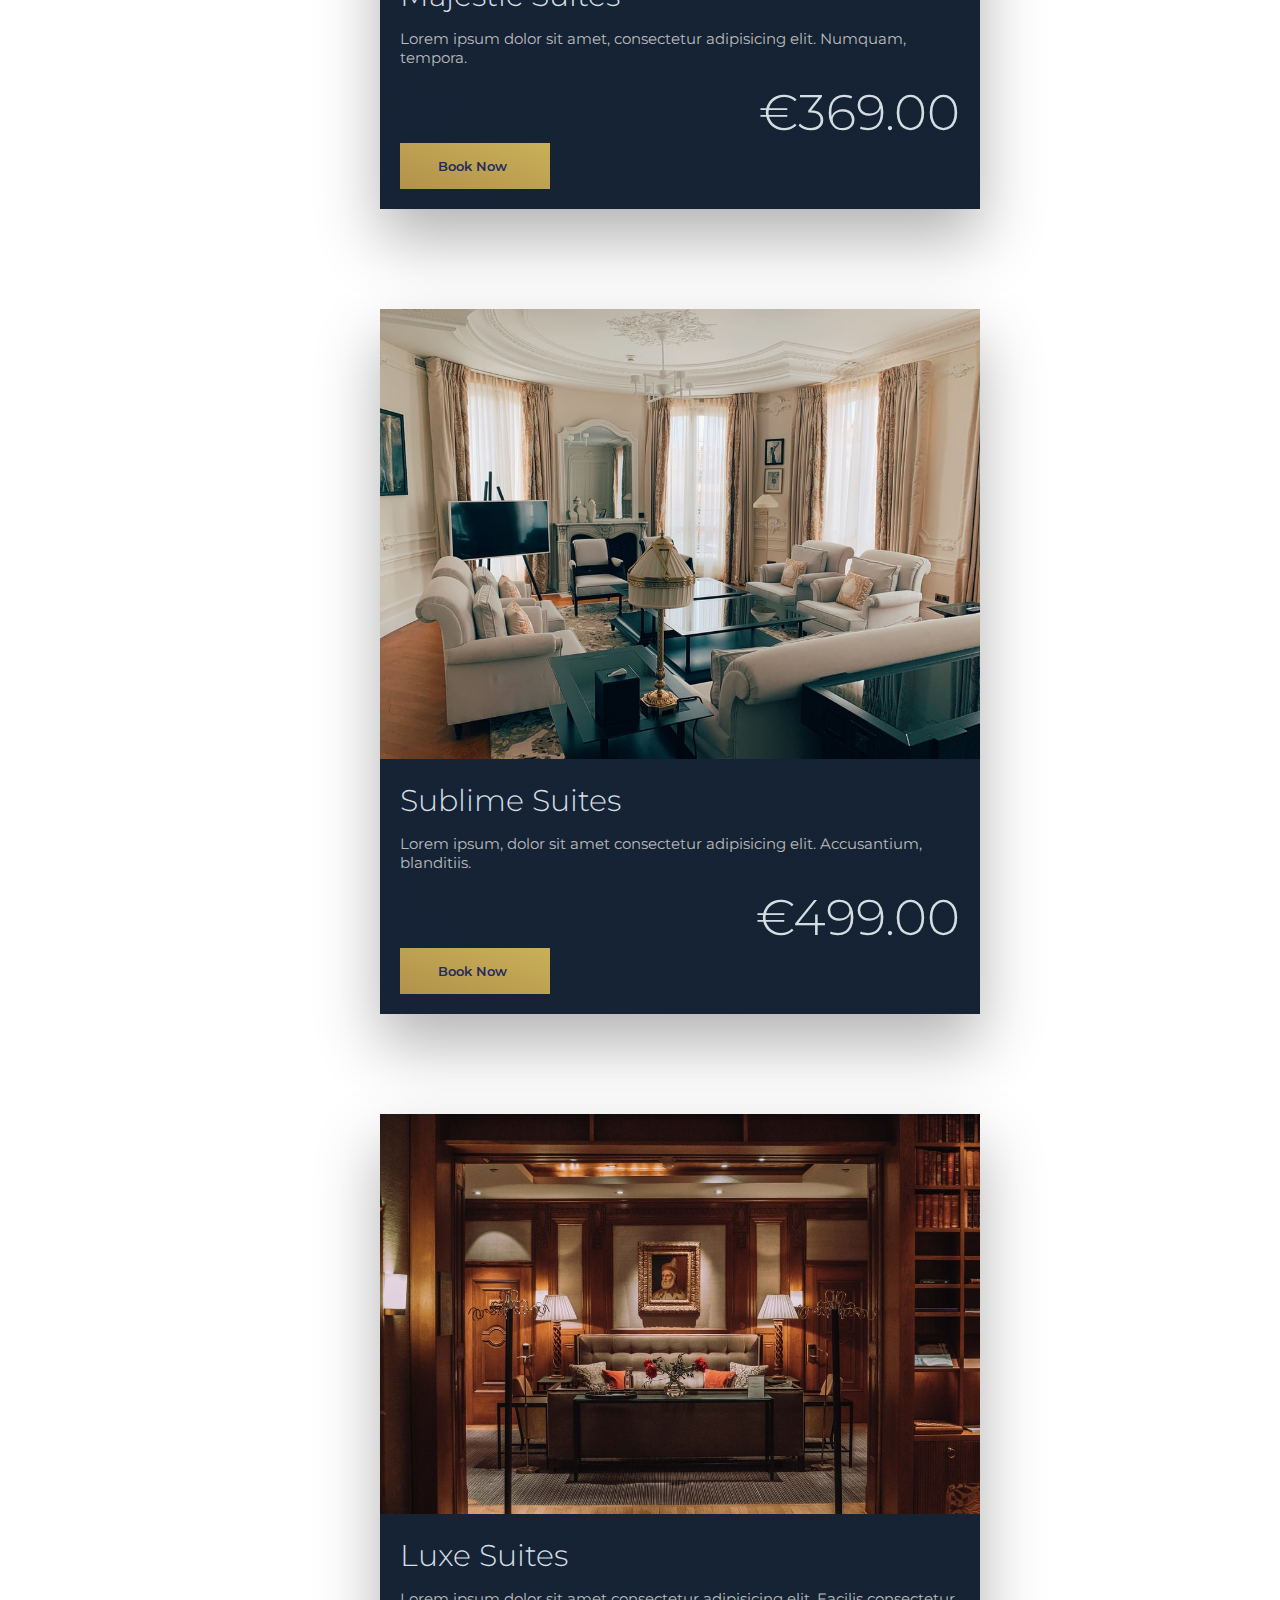
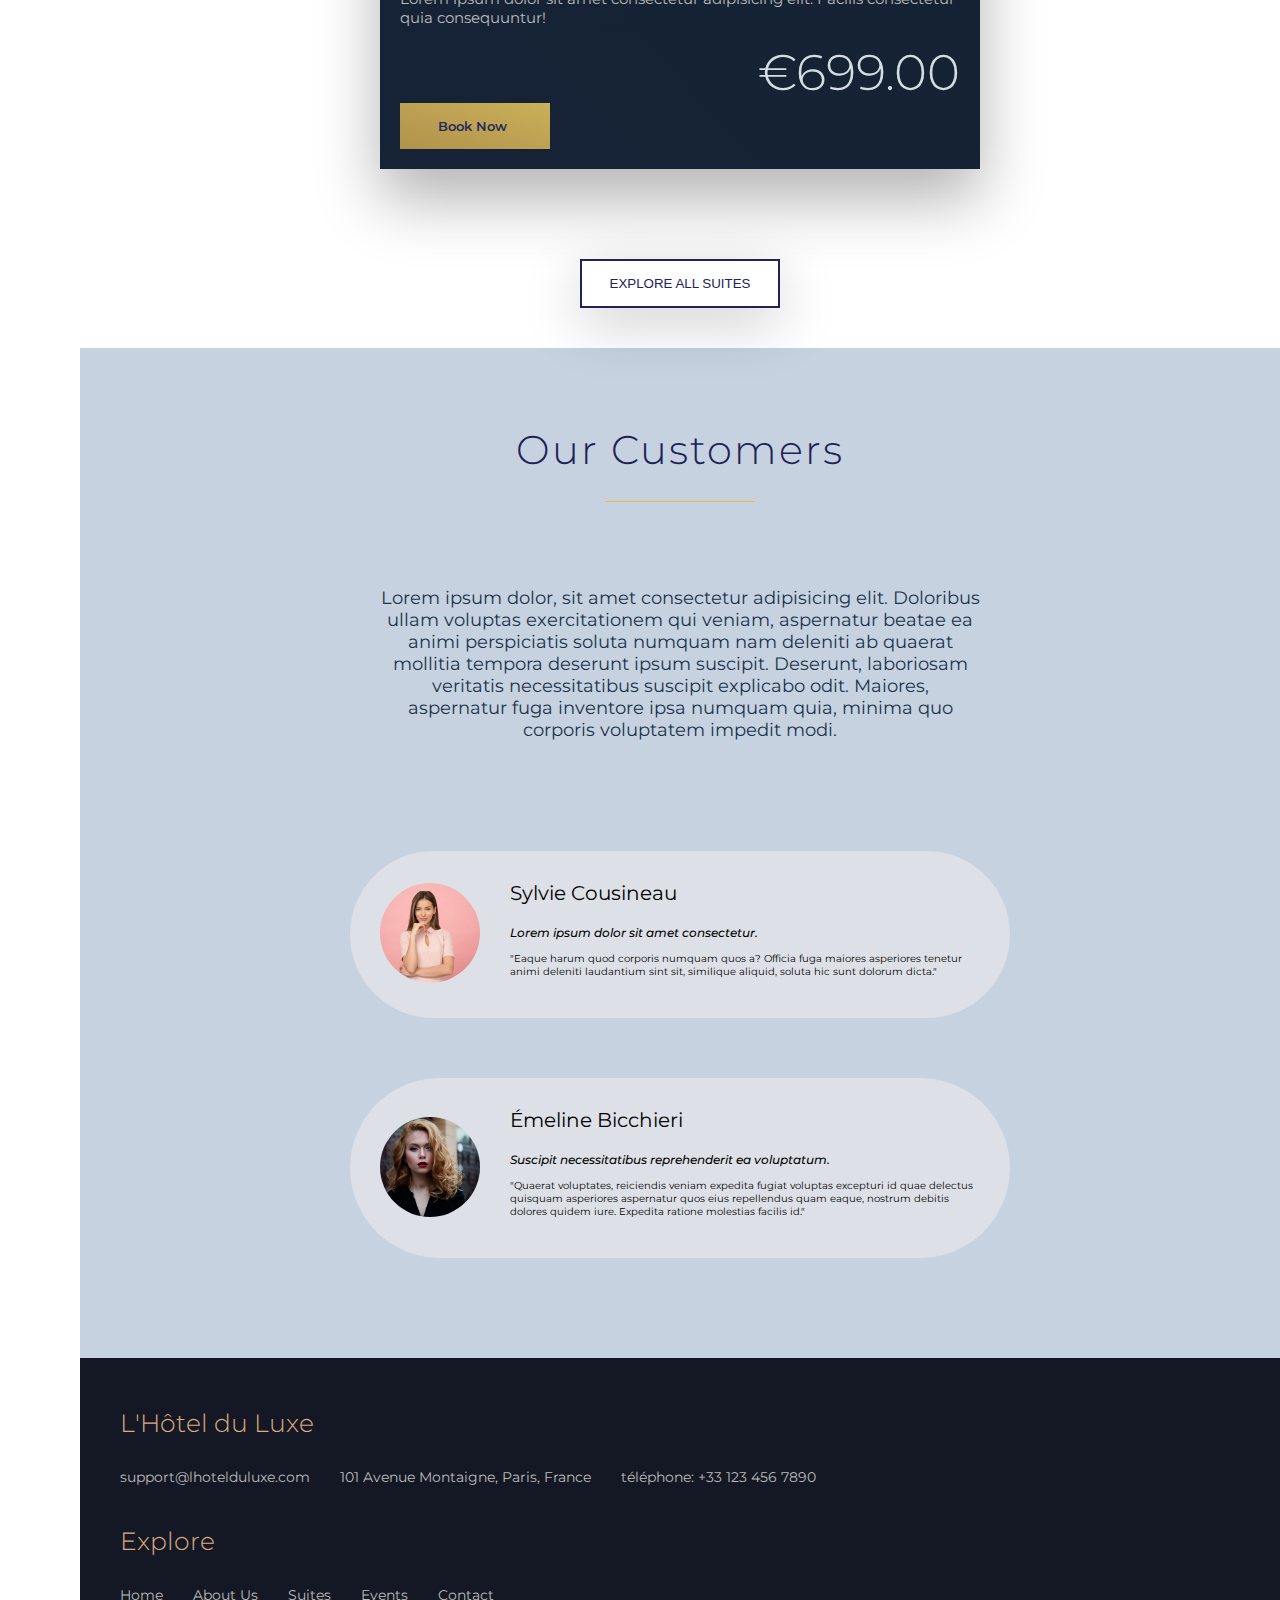
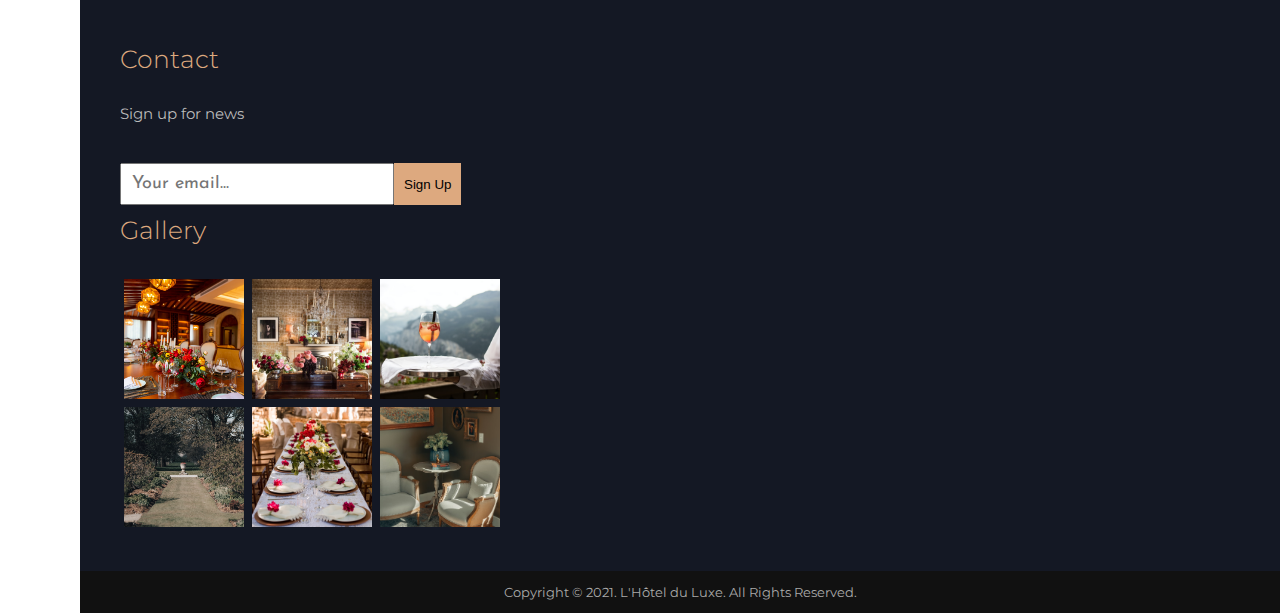
==== commit 6ab9efa1: "Update index.html" ====
--- a/index.html
+++ b/index.html
@@ -90,10 +90,7 @@
             <a href="#" class="navigation-link">suites</a>
           </li>
           <li id="d" class="navigation-item">
-            <a href="#" class="navigation-link">events</a>
-          </li>
-          <li id="e" class="navigation-item">
-            <a href="#" class="navigation-link">customers</a>
+            <a href="/hotel-website/events.html" class="navigation-link">events</a>
           </li>
           <li id="f" class="navigation-item">
             <a href="/hotel-website/contact.html" class="navigation-link">contact</a>
@@ -248,8 +245,7 @@
             <li class="footer-list-item"><a href="/hotel-website" class="footer-list-link">Home</a></li>
             <li class="footer-list-item"><a href="/hotel-website/about-us.html" class="footer-list-link">About Us</a></li>
             <li class="footer-list-item"><a href="#" class="footer-list-link">Suites</a></li>
-            <li class="footer-list-item"><a href="#" class="footer-list-link">Events</a></li>
-            <li class="footer-list-item"><a href="#" class="footer-list-link">Customers</a></li>
+            <li class="footer-list-item"><a href="/hotel-website/events.html" class="footer-list-link">Events</a></li>
             <li class="footer-list-item"><a href="/hotel-website/contact.html" class="footer-list-link">Contact</a></li>
           </ul>
         </div>
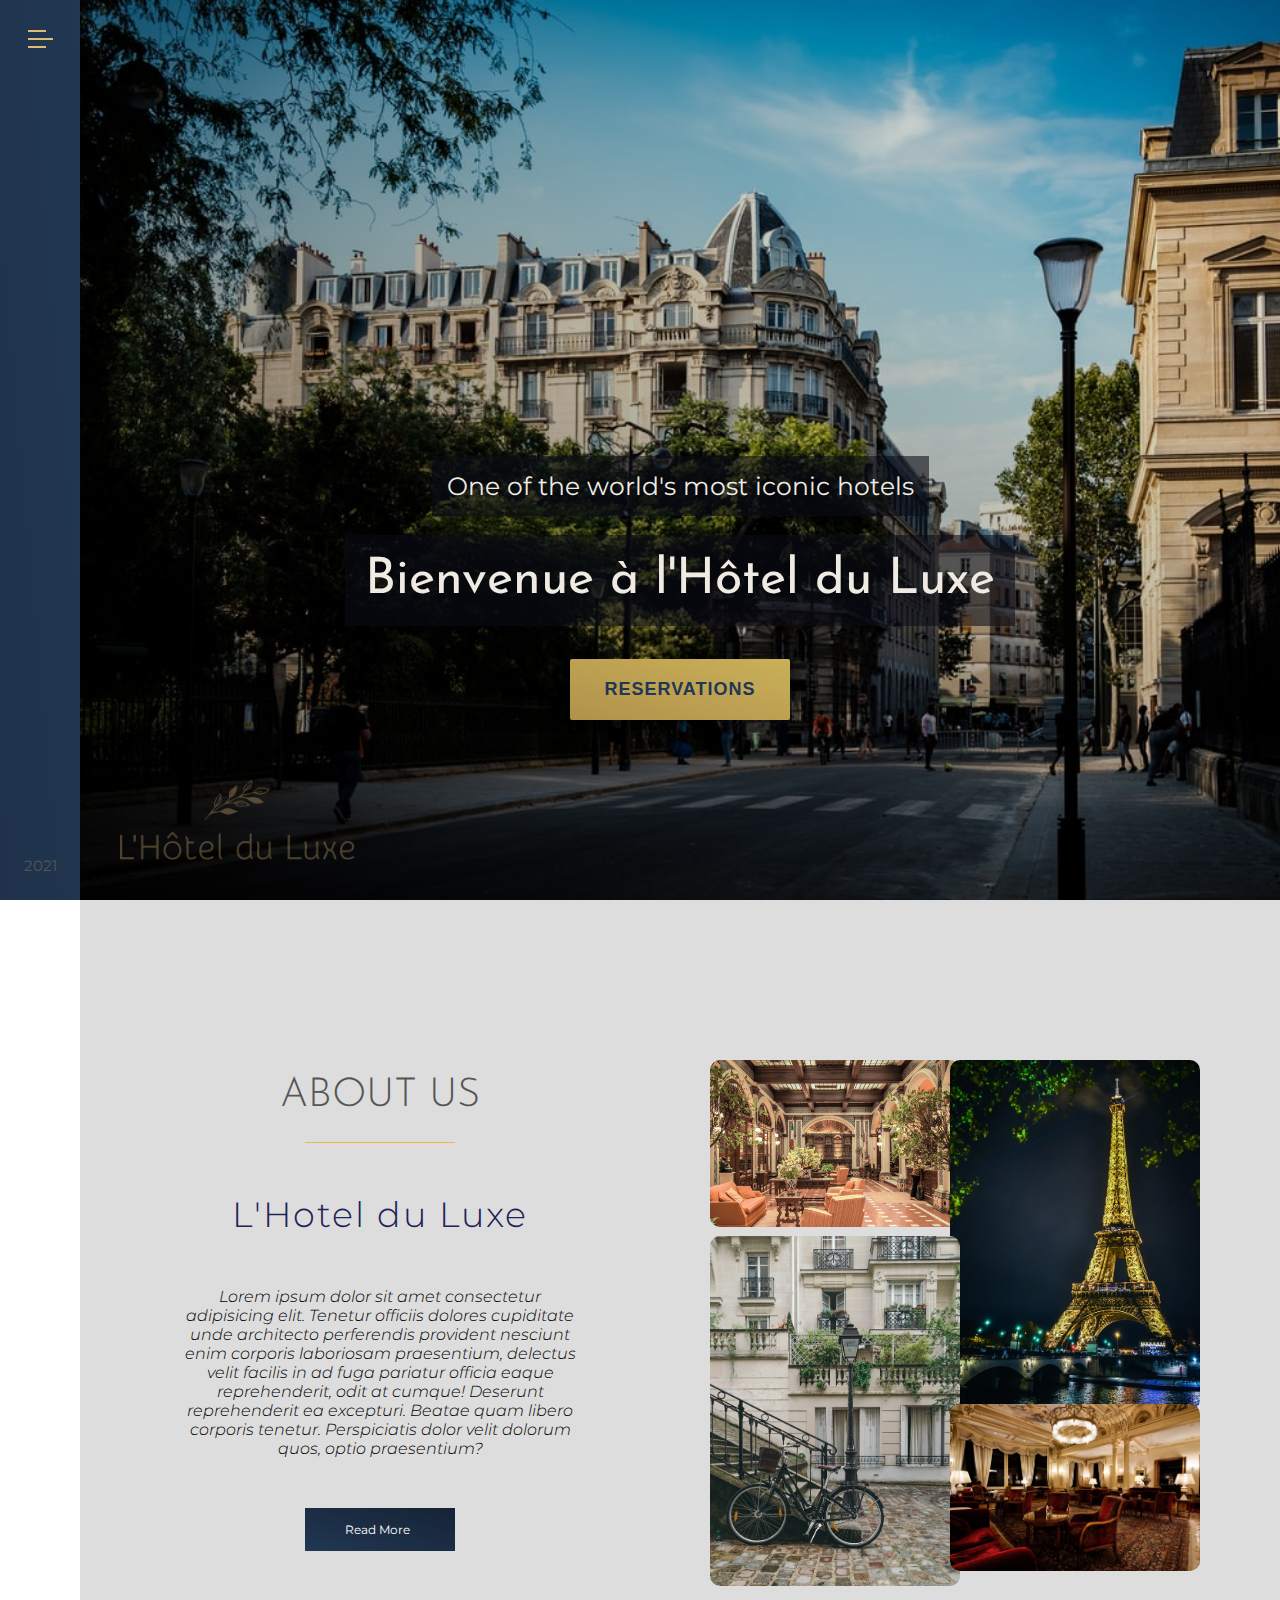
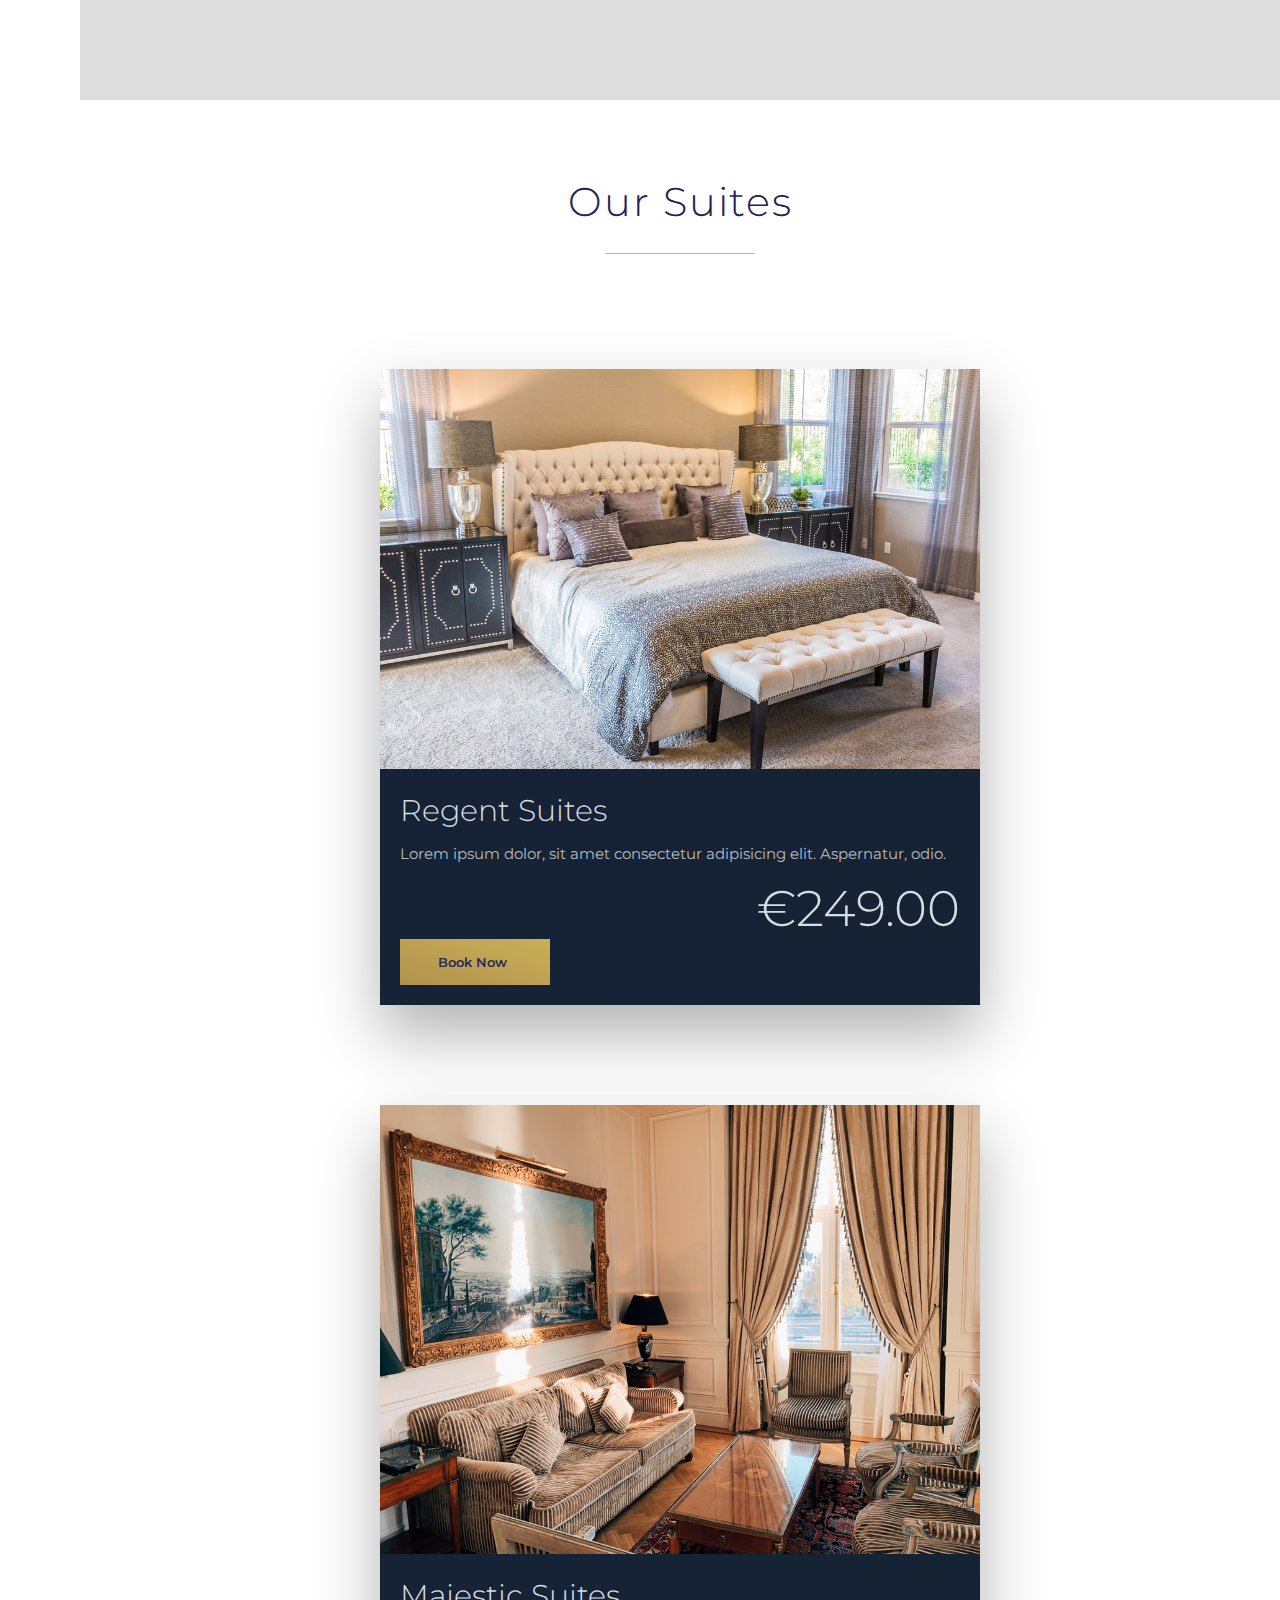
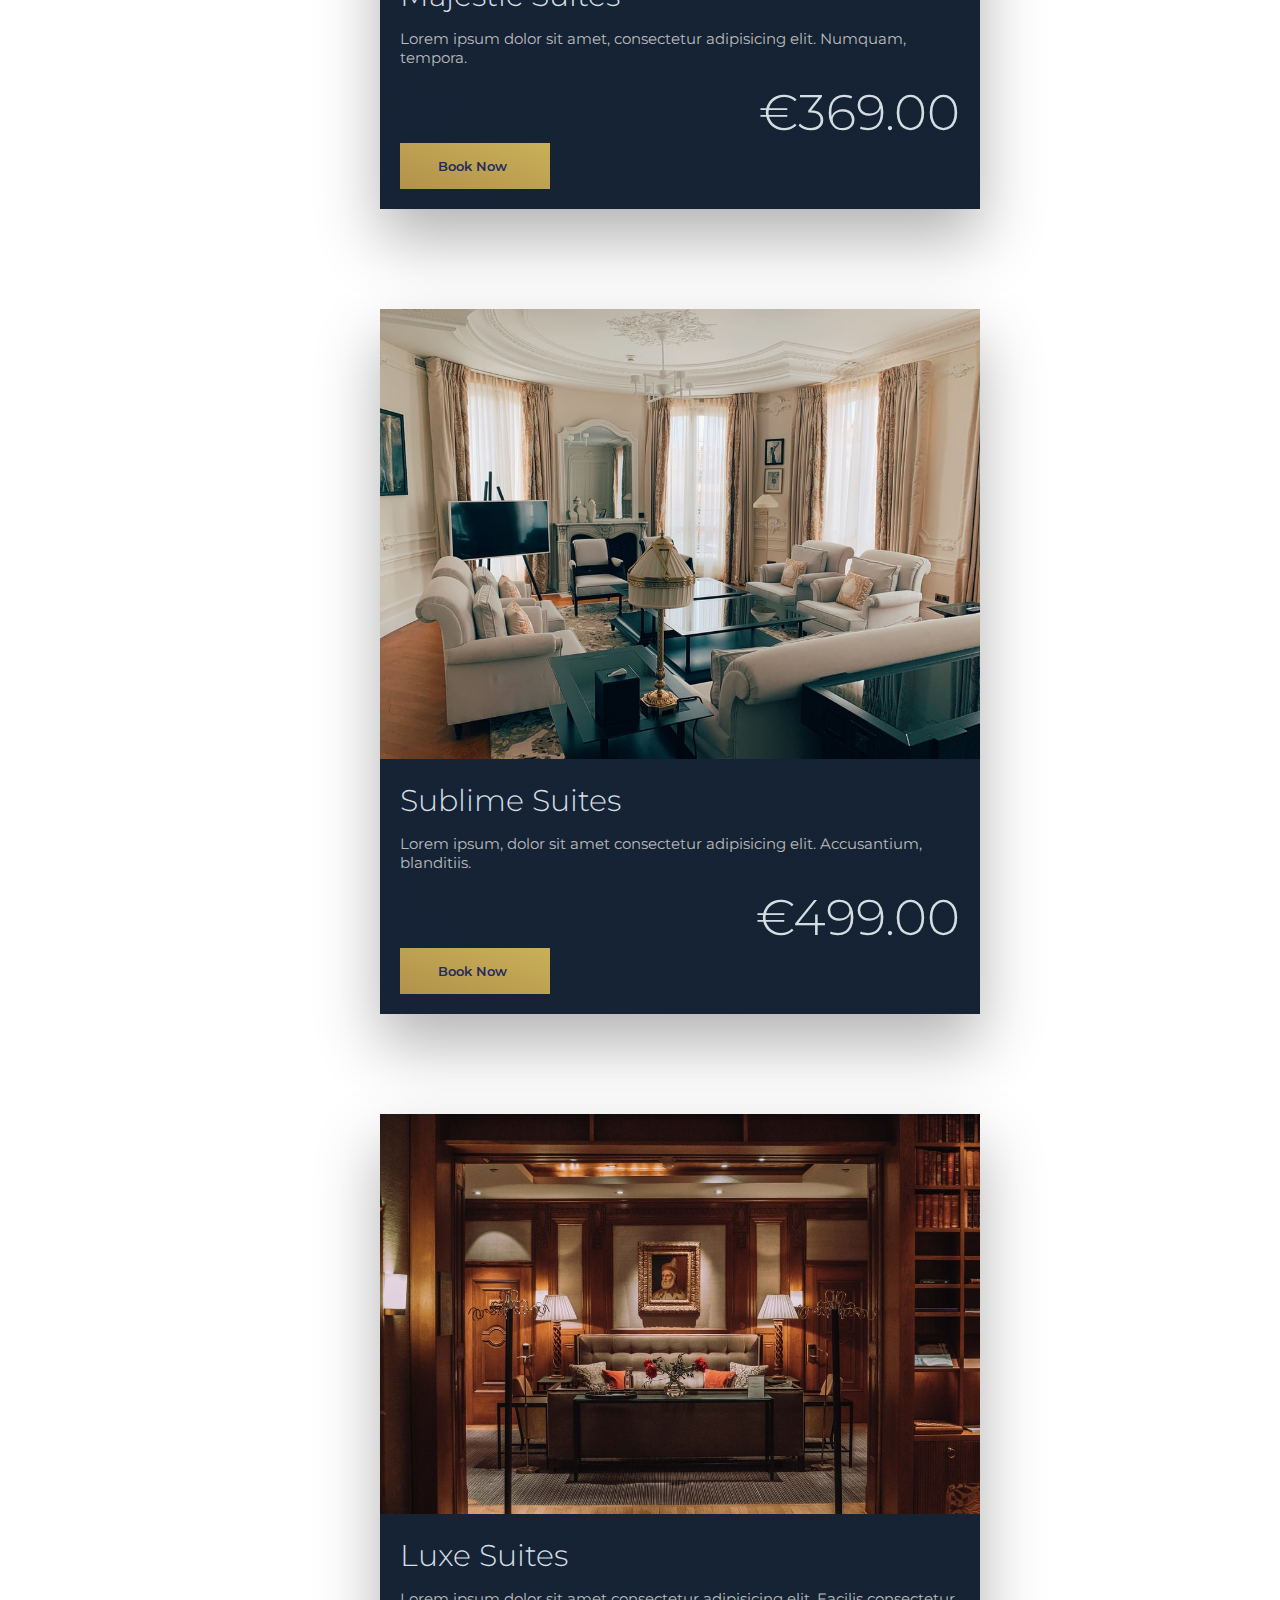
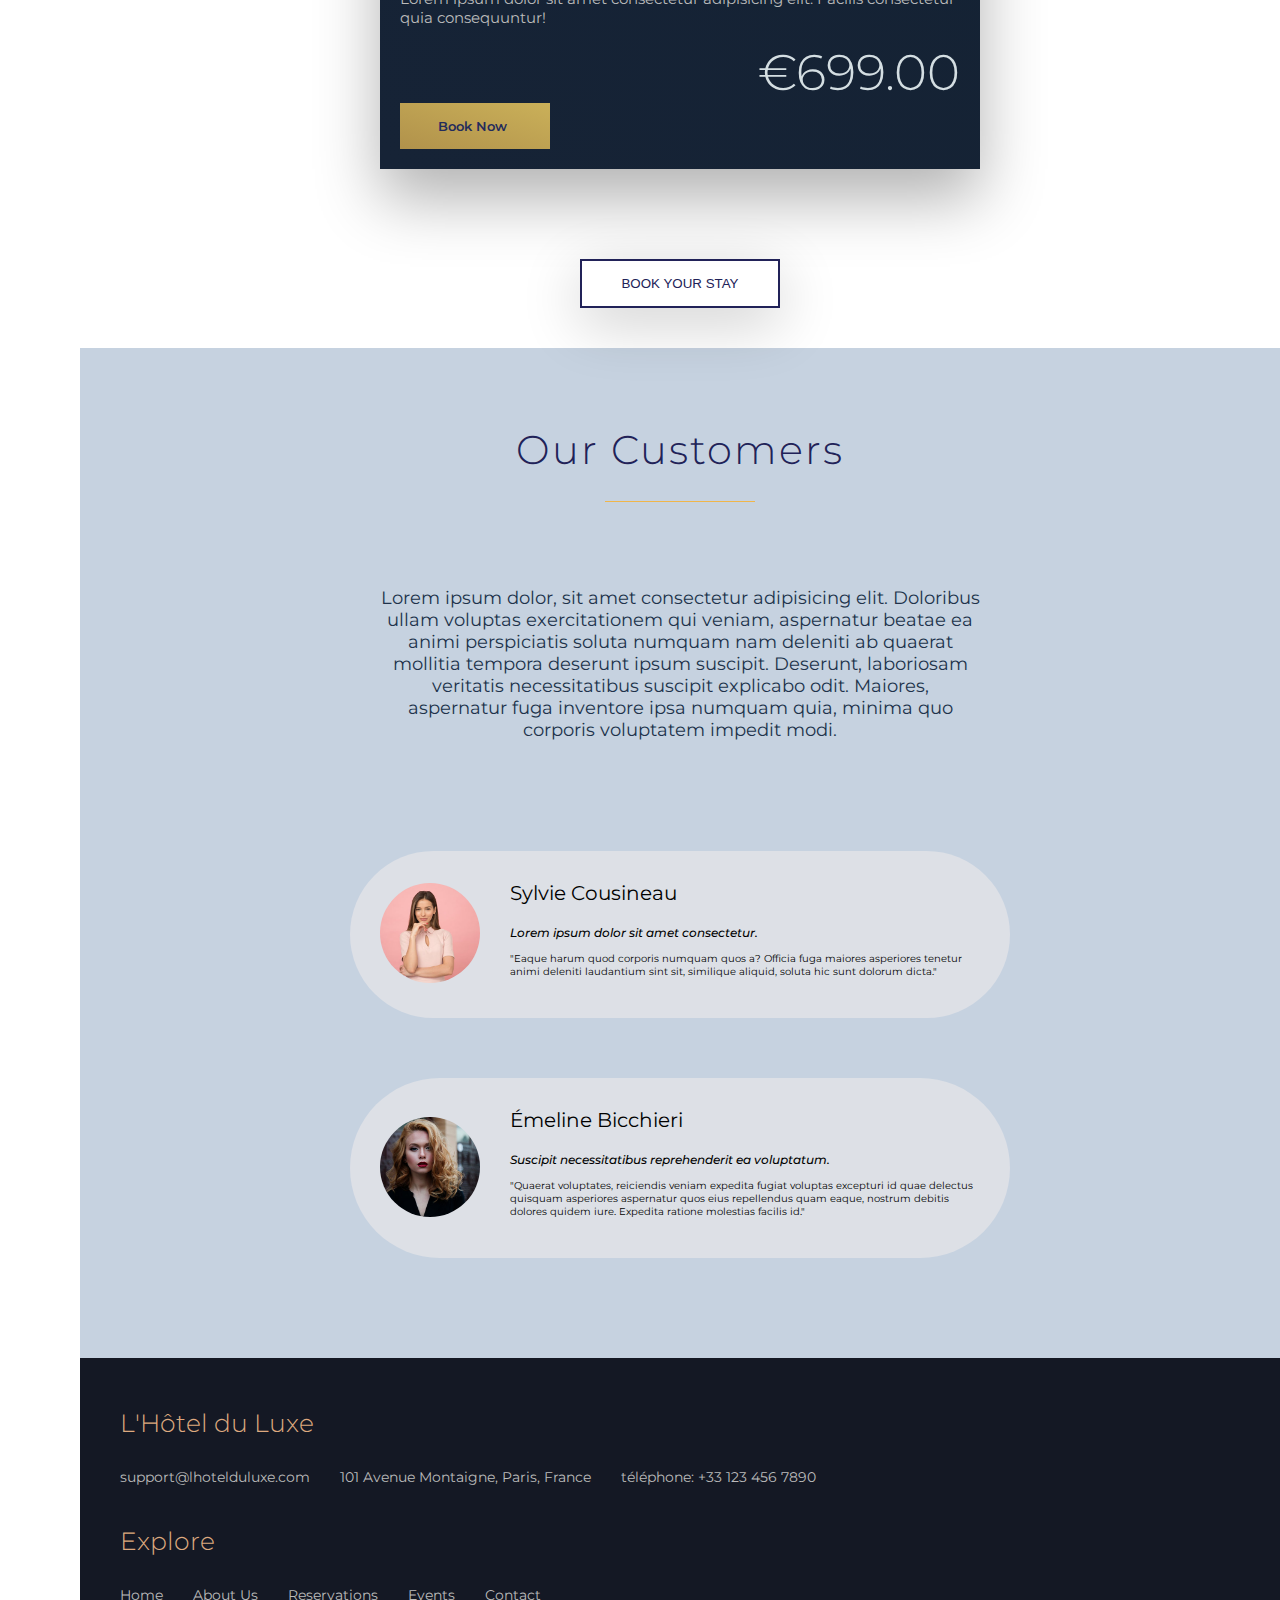
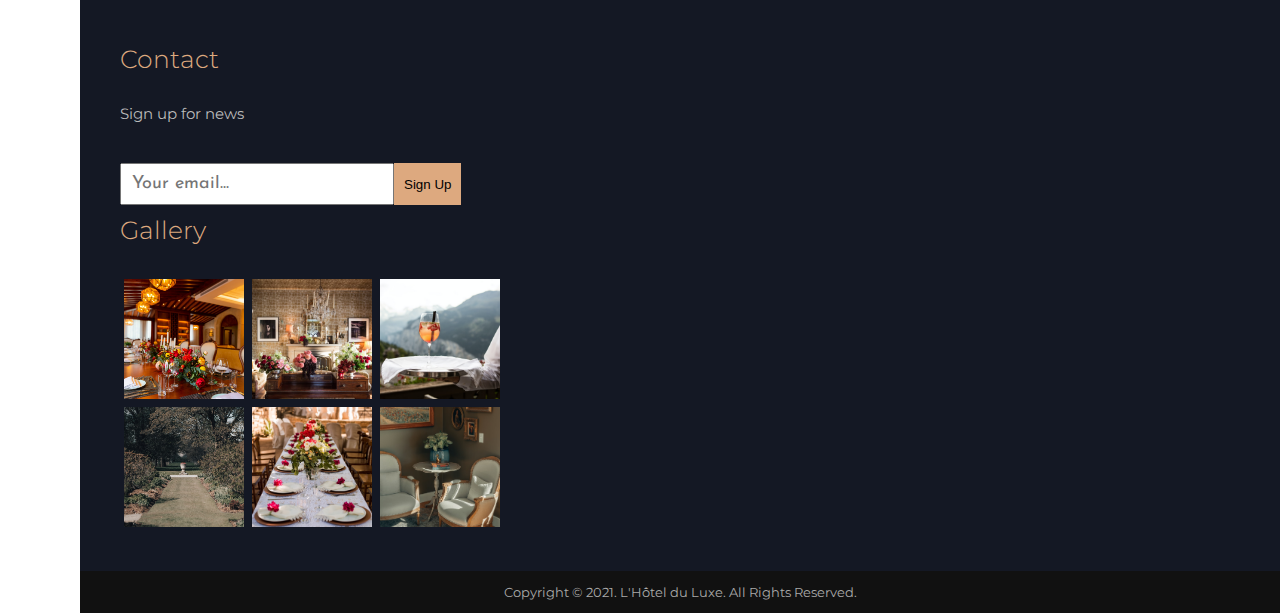
==== commit 8aef63e3: "Update index.html" ====
--- a/index.html
+++ b/index.html
@@ -87,7 +87,7 @@
             <a href="/hotel-website/about-us.html" class="navigation-link">about us</a>
           </li>
           <li id="c" class="navigation-item">
-            <a href="#" class="navigation-link">suites</a>
+            <a href="/hotel-website/suites.html" class="navigation-link">reservations</a>
           </li>
           <li id="d" class="navigation-item">
             <a href="/hotel-website/events.html" class="navigation-link">events</a>
@@ -112,7 +112,7 @@
     <div class="banner">
       <p class="banner-paragraph">One of the world's most iconic hotels</p>
       <h1 class="banner-heading">Bienvenue à l'Hôtel du Luxe</h1>
-      <button class="banner-button">RESERVATIONS</button>
+      <a href="/hotel-website/suites.html"><button class="banner-button">RESERVATIONS</button></a>
     </div>
     </header>
 
@@ -157,7 +157,7 @@
             <h4 class="room-card-heading">Regent Suites</h4>
             <p class="room-card-paragraph">Lorem ipsum dolor, sit amet consectetur adipisicing elit. Aspernatur, odio.</p>
             <p class="room-price">€249.00</p>
-            <button class="room-card-btn">Book Now<i class="fa fa-angle-double-right btn-arrow"></i></button>
+            <a href="/hotel-website/suites.html"><button class="room-card-btn">Book Now<i class="fa fa-angle-double-right btn-arrow"></i></button></a>
           </div>
         </div>
         <div class="room-card">
@@ -166,7 +166,7 @@
             <h4 class="room-card-heading">Majestic Suites</h4>
             <p class="room-card-paragraph">Lorem ipsum dolor sit amet, consectetur adipisicing elit. Numquam, tempora.</p>
             <p class="room-price">€369.00</p>
-            <button class="room-card-btn">Book Now<i class="fa fa-angle-double-right btn-arrow"></i></button>
+            <a href="/hotel-website/suites.html"><button class="room-card-btn">Book Now<i class="fa fa-angle-double-right btn-arrow"></i></button></a>
           </div>
         </div>
         <div class="room-card">
@@ -175,7 +175,7 @@
             <h4 class="room-card-heading">Sublime Suites</h4>
             <p class="room-card-paragraph">Lorem ipsum, dolor sit amet consectetur adipisicing elit. Accusantium, blanditiis.</p>
             <p class="room-price">€499.00</p>
-            <button class="room-card-btn">Book Now<i class="fa fa-angle-double-right btn-arrow"></i></button>
+            <a href="/hotel-website/suites.html"><button class="room-card-btn">Book Now<i class="fa fa-angle-double-right btn-arrow"></i></button></a>
           </div>
         </div>
         <div class="room-card">
@@ -184,12 +184,12 @@
             <h4 class="room-card-heading">Luxe Suites</h4>
             <p class="room-card-paragraph">Lorem ipsum dolor sit amet consectetur adipisicing elit. Facilis consectetur quia consequuntur!</p>
             <p class="room-price">€699.00</p>
-            <button class="room-card-btn">Book Now<i class="fa fa-angle-double-right btn-arrow"></i></button>
-          </div>
-        </div>
-      </div>
-
-      <div class="rooms-btn-wrapper"><button class="rooms-btn">Explore All Suites</button></div>
+            <a href="/hotel-website/suites.html"><button class="room-card-btn">Book Now<i class="fa fa-angle-double-right btn-arrow"></i></button></a>
+          </div>
+        </div>
+      </div>
+
+      <div class="rooms-btn-wrapper"><a href="/hotel-website/suites.html"><button class="rooms-btn">Book your stay</button></a></div>
     </section>
     <!-- end of rooms -->
 
@@ -244,7 +244,7 @@
           <ul class="footer-list">
             <li class="footer-list-item"><a href="/hotel-website" class="footer-list-link">Home</a></li>
             <li class="footer-list-item"><a href="/hotel-website/about-us.html" class="footer-list-link">About Us</a></li>
-            <li class="footer-list-item"><a href="#" class="footer-list-link">Suites</a></li>
+            <li class="footer-list-item"><a href="/hotel-website/suites.html" class="footer-list-link">Reservations</a></li>
             <li class="footer-list-item"><a href="/hotel-website/events.html" class="footer-list-link">Events</a></li>
             <li class="footer-list-item"><a href="/hotel-website/contact.html" class="footer-list-link">Contact</a></li>
           </ul>
--- a/style.css
+++ b/style.css
@@ -897,7 +897,7 @@
 
 @media (max-width: 500px) {
   .navigation {
-    width: 60%;
+    width: 75%;
   }
 
   .navigation-search-input {
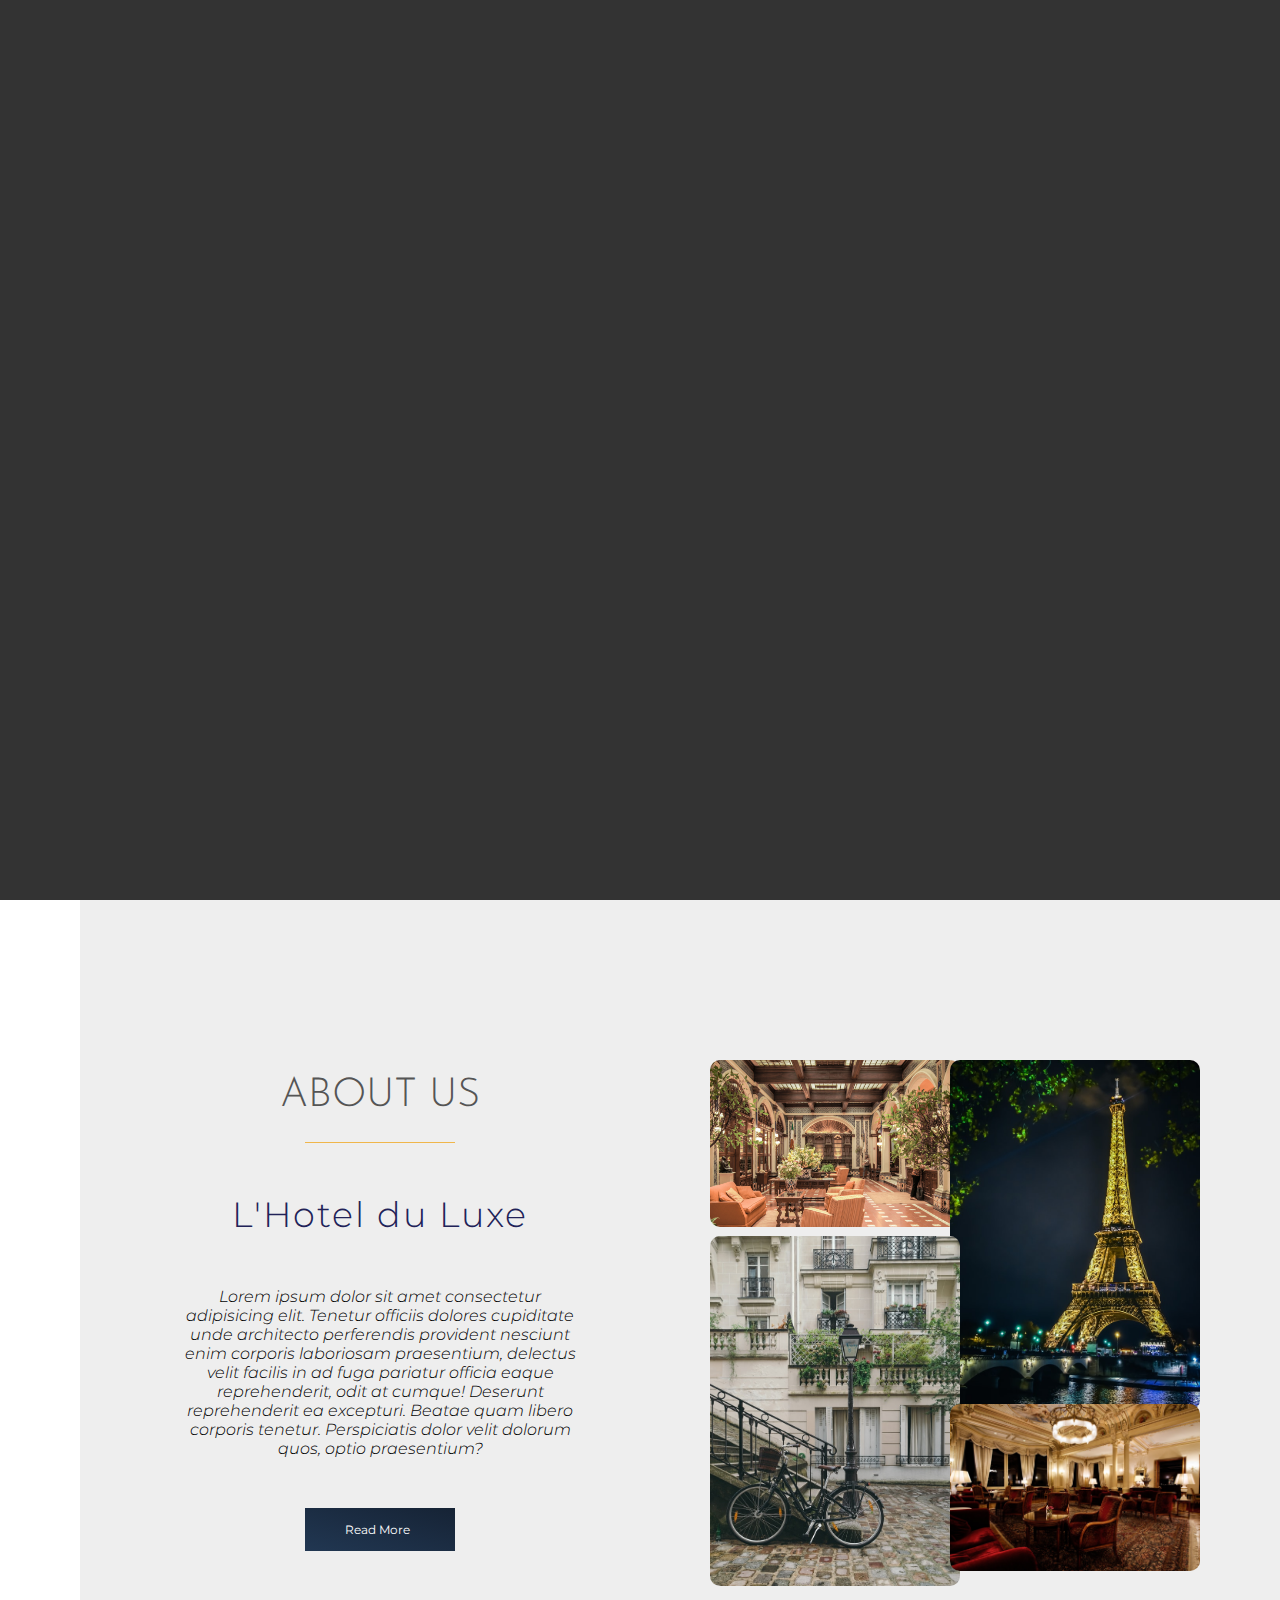
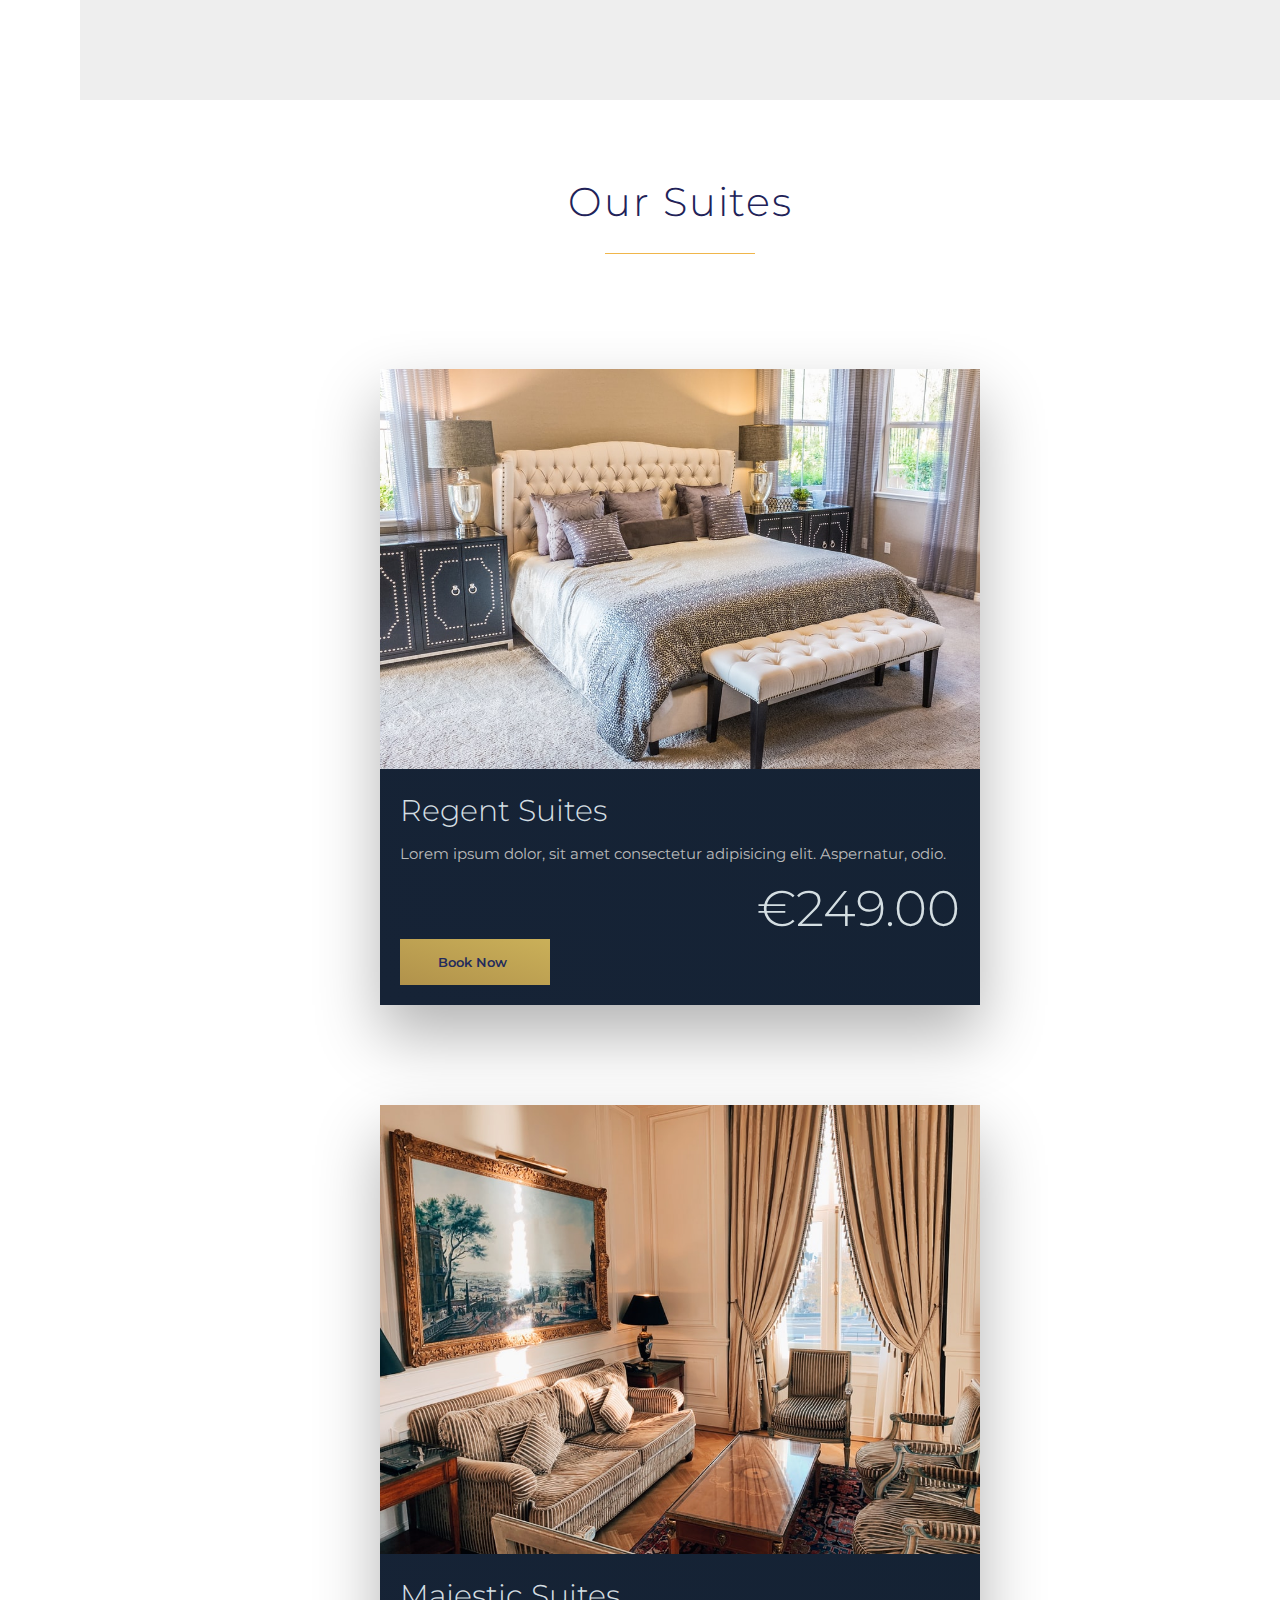
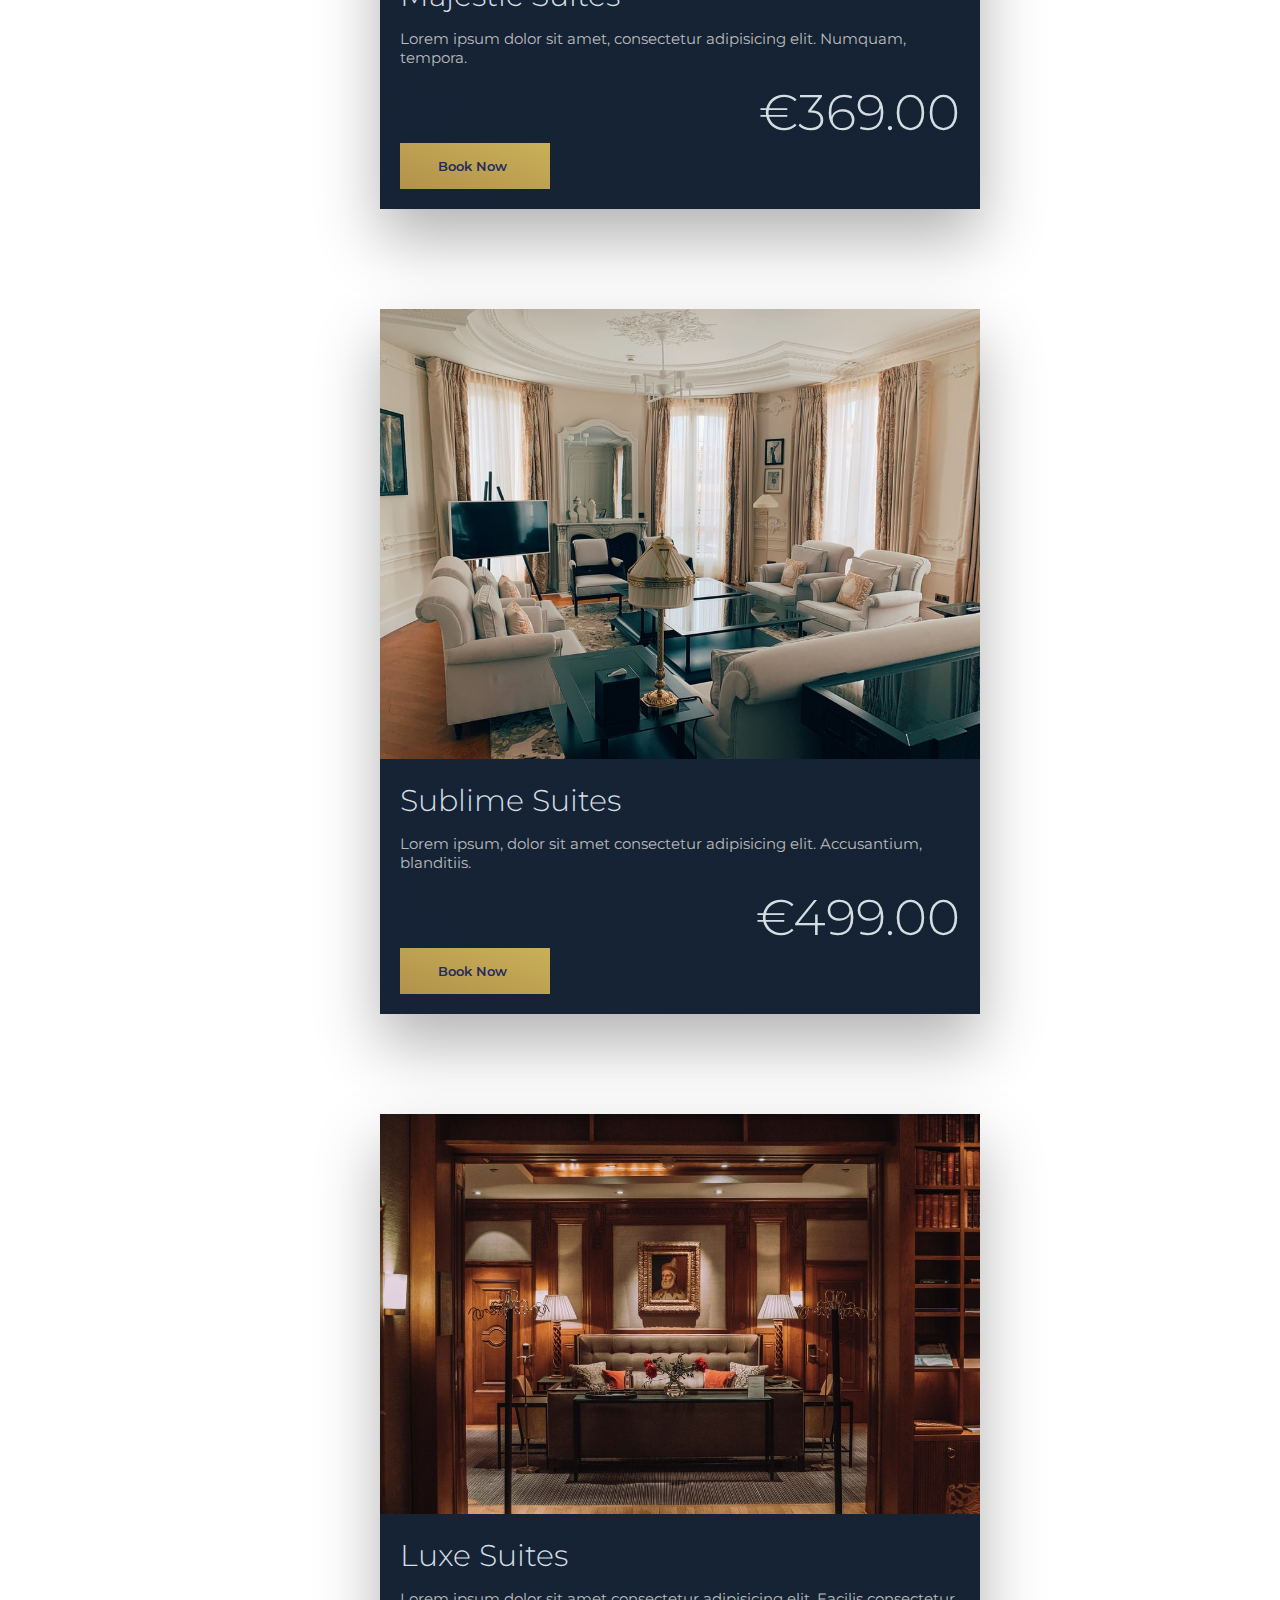
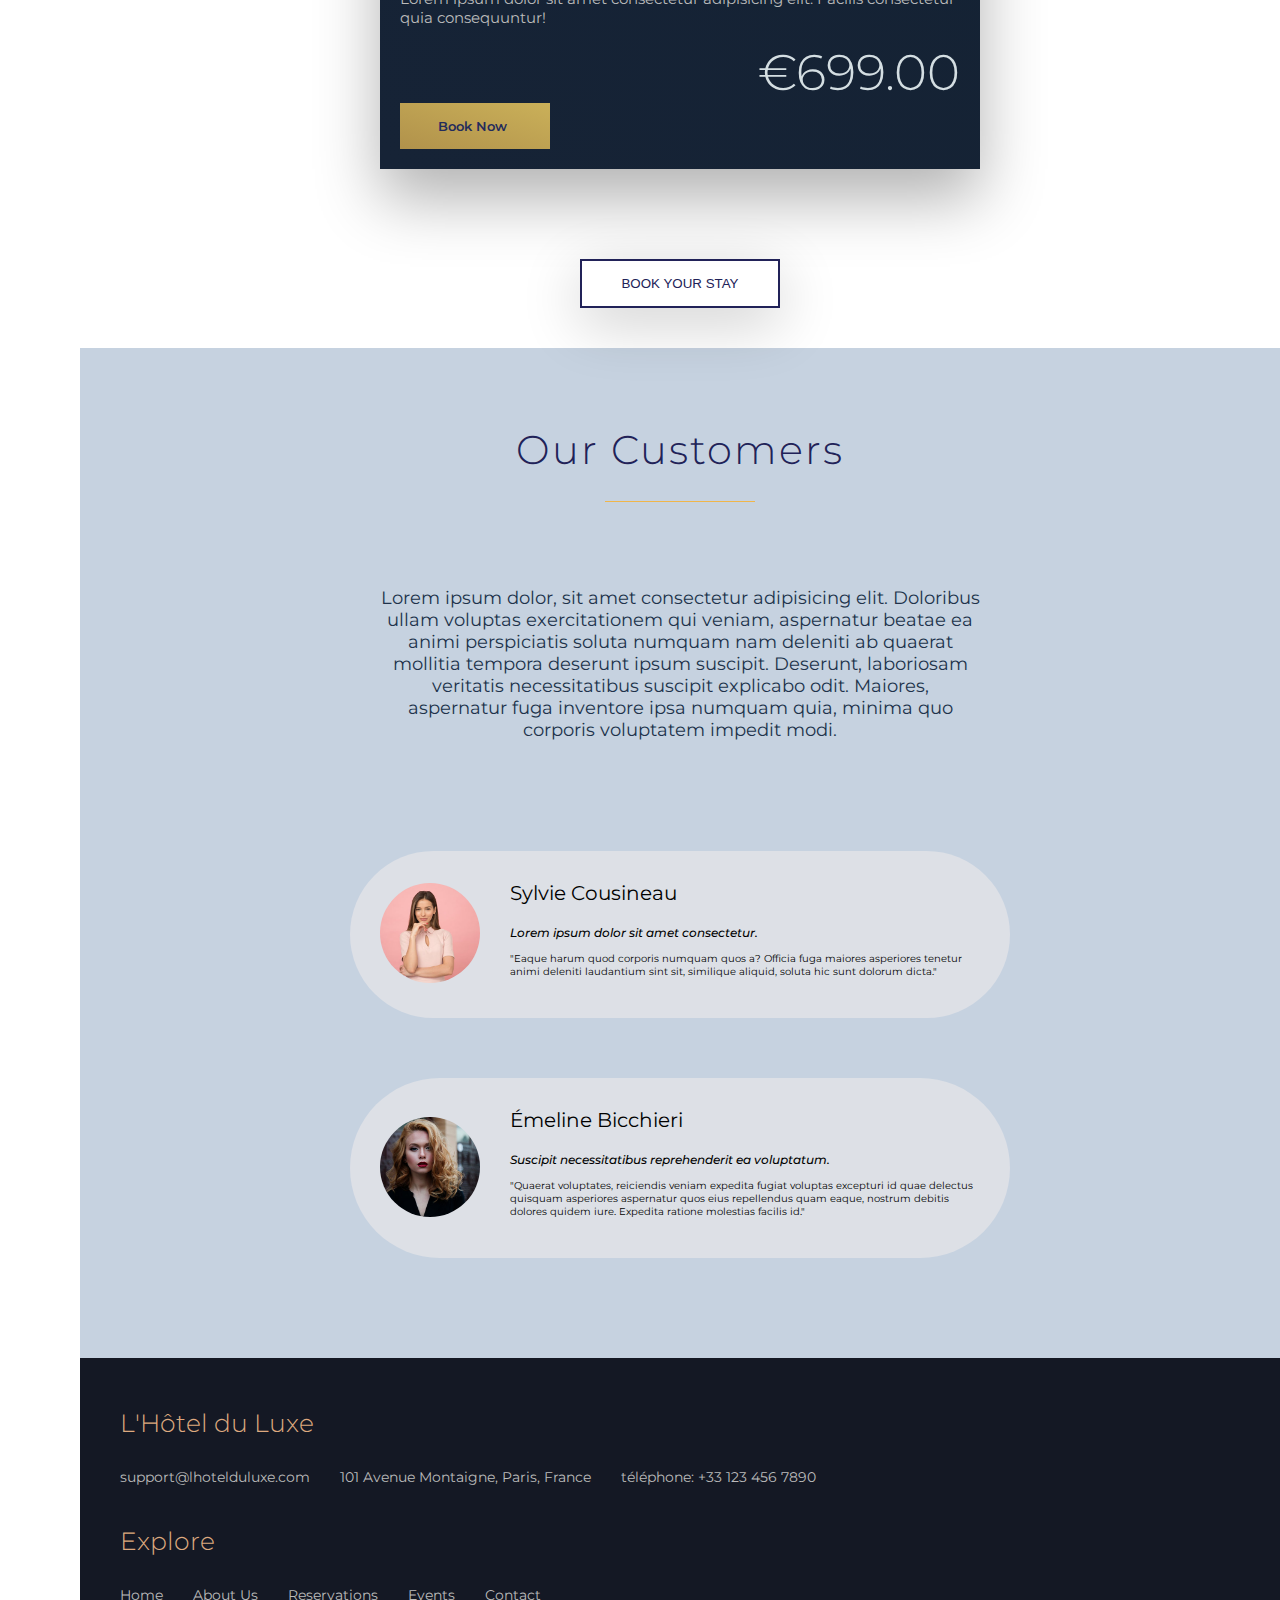
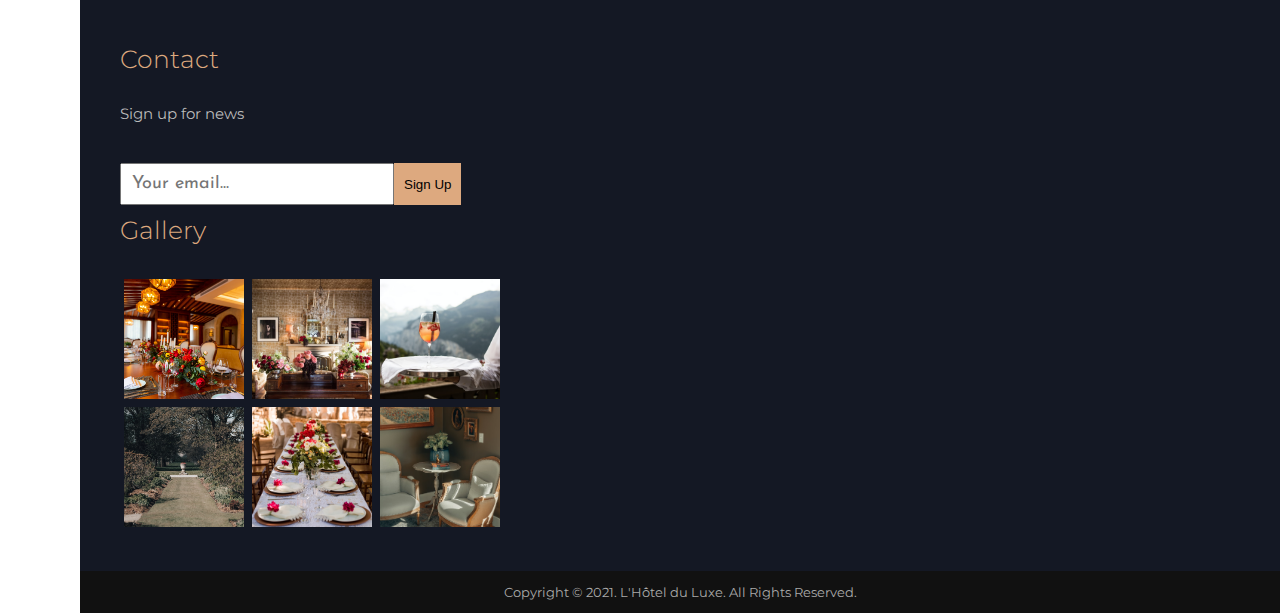
==== commit 3b84c397: "Update index.html" ====
--- a/index.html
+++ b/index.html
@@ -1,6 +1,8 @@
 <!DOCTYPE html>
 <html lang="en">
   <head>
+    
+
     <meta charset="UTF-8" />
     <meta http-equiv="X-UA-Compatible" content="IE=edge" />
     <meta name="viewport" content="width=device-width, initial-scale=1.0" />
@@ -30,6 +32,7 @@
     <title>L'Hôtel du Luxe</title>
   </head>
   <body>
+    <div id="loadOverlay" style="background-color:#333; position:absolute; top:0px; left:0px; width:100%; height:100%; z-index:2000;"></div>
     <!-- navbar -->
     <div class="navbar">
       <input type="checkbox" class="checkbox" id="click" hidden />
--- a/style.css
+++ b/style.css
@@ -360,7 +360,7 @@
 .about-us {
   margin-left: 8rem;
   display: flex;
-  background-color: #ddd;
+  background-color: #eee;
 }
 
 .about-us-content {
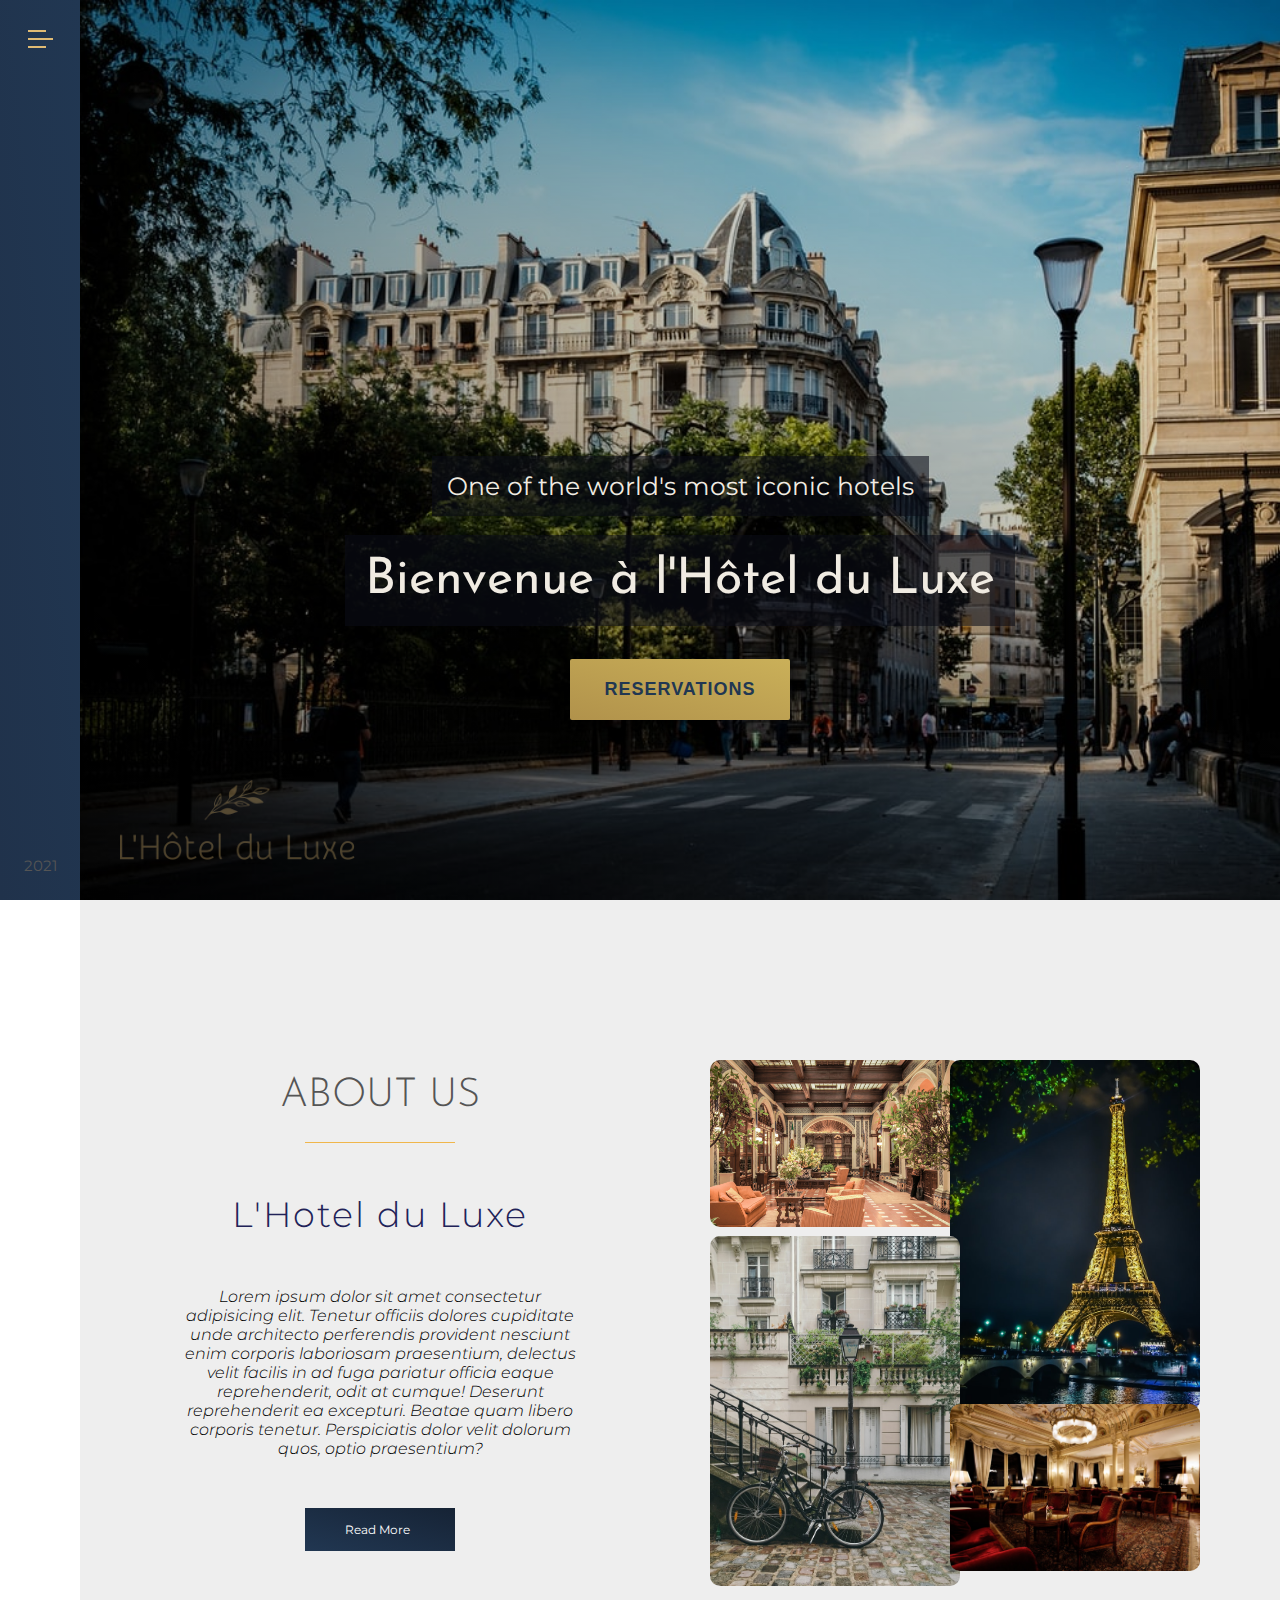
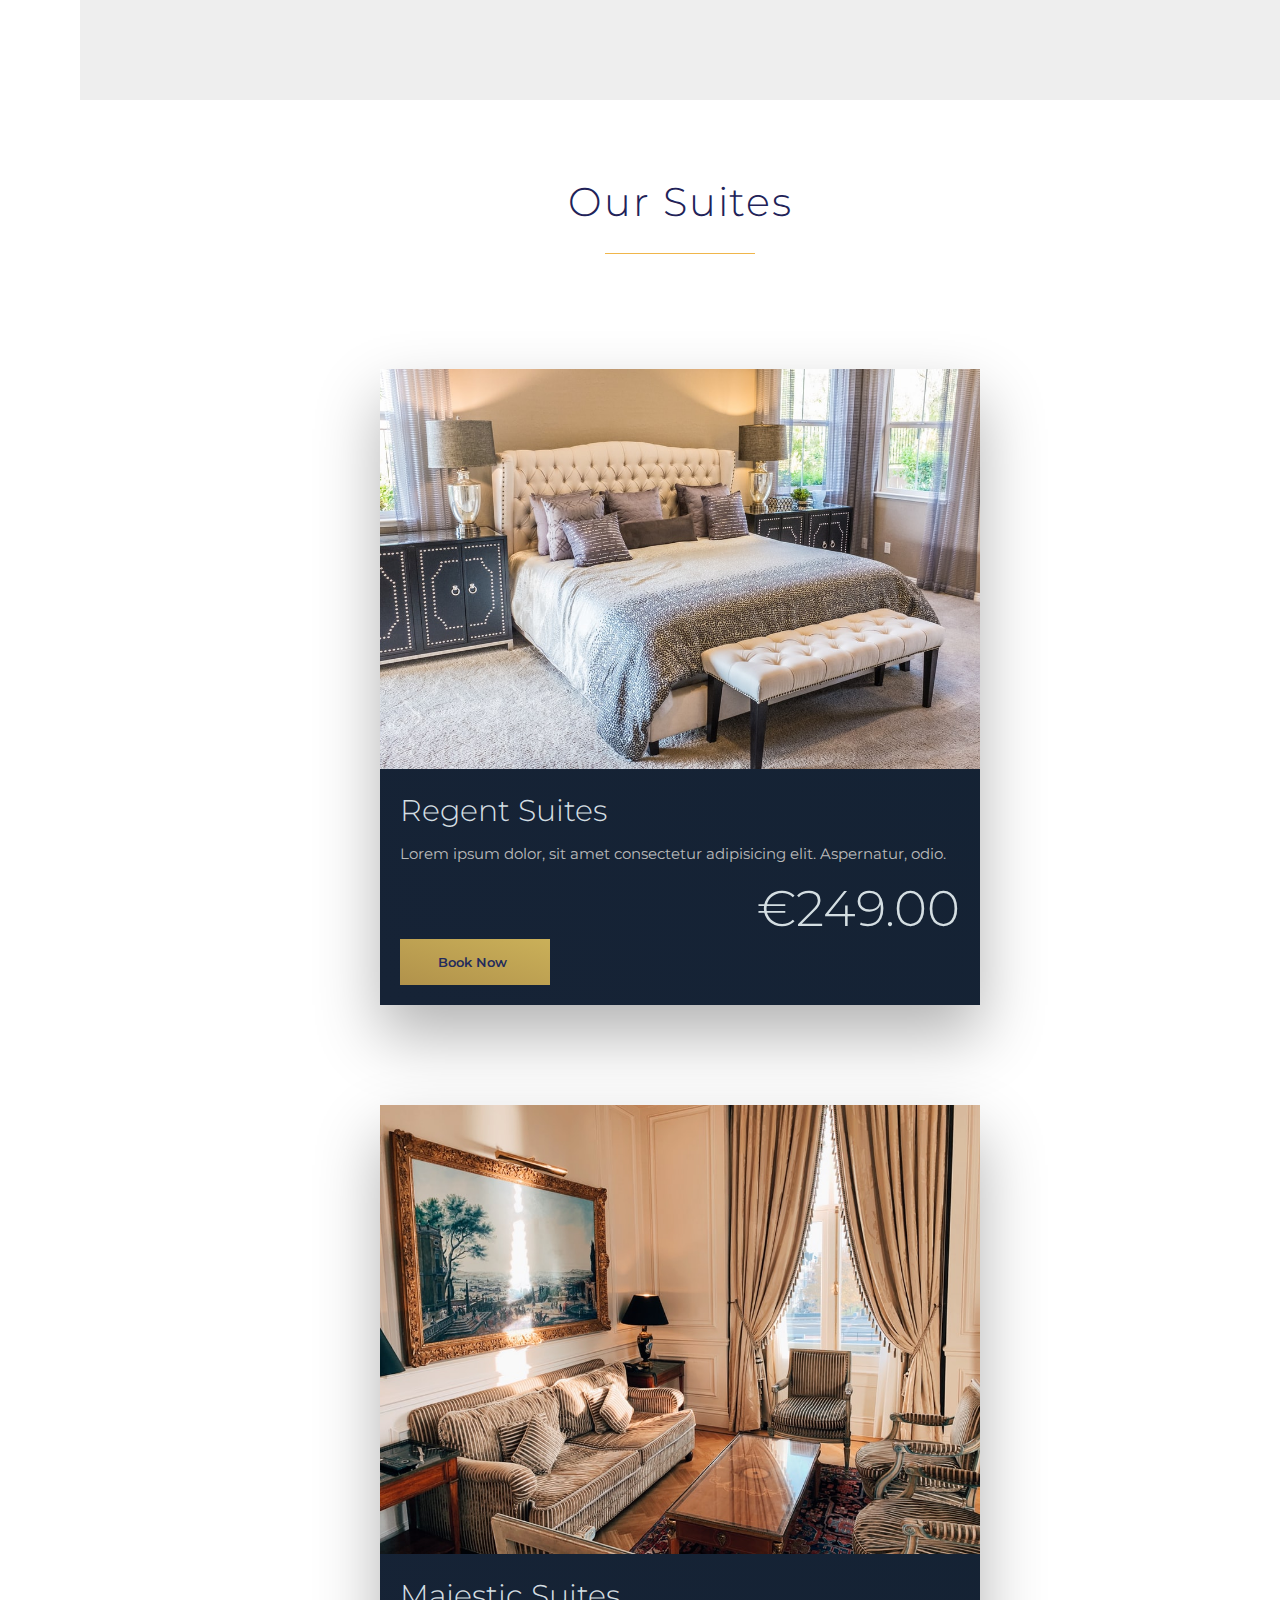
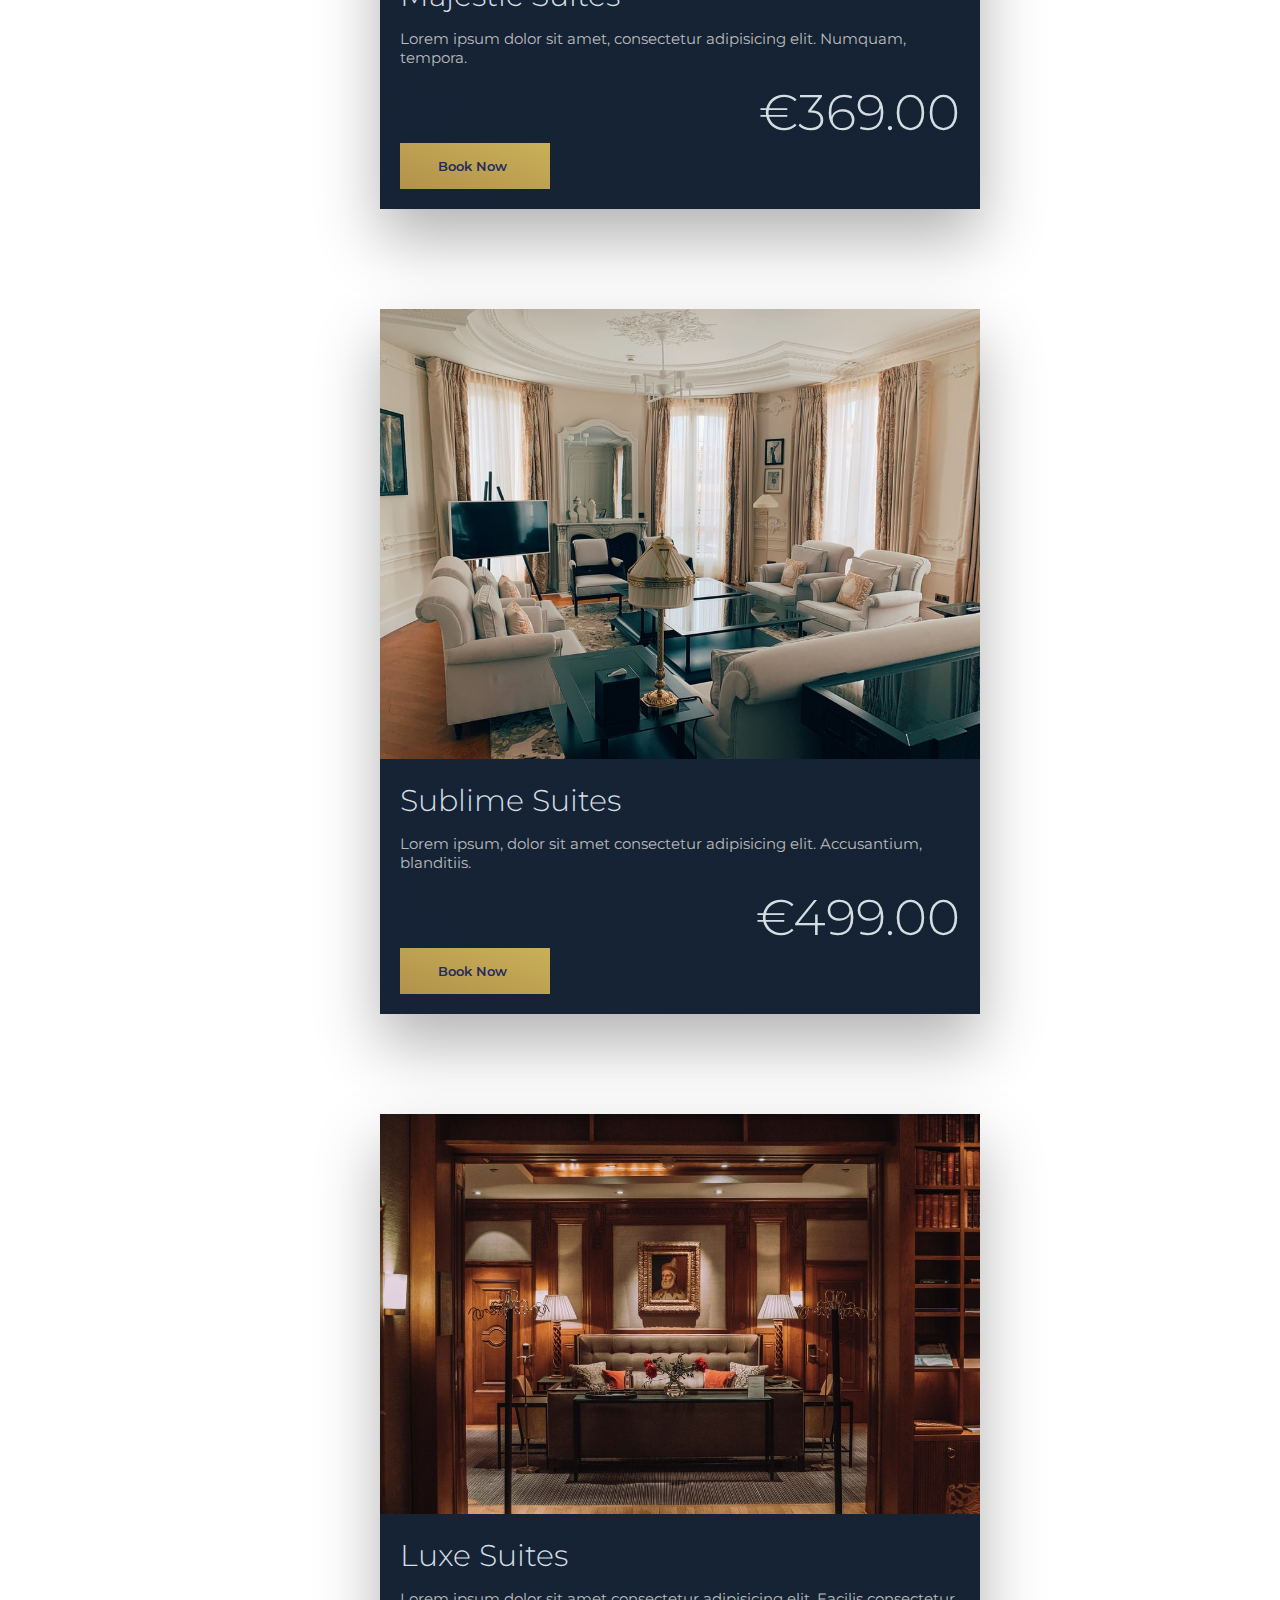
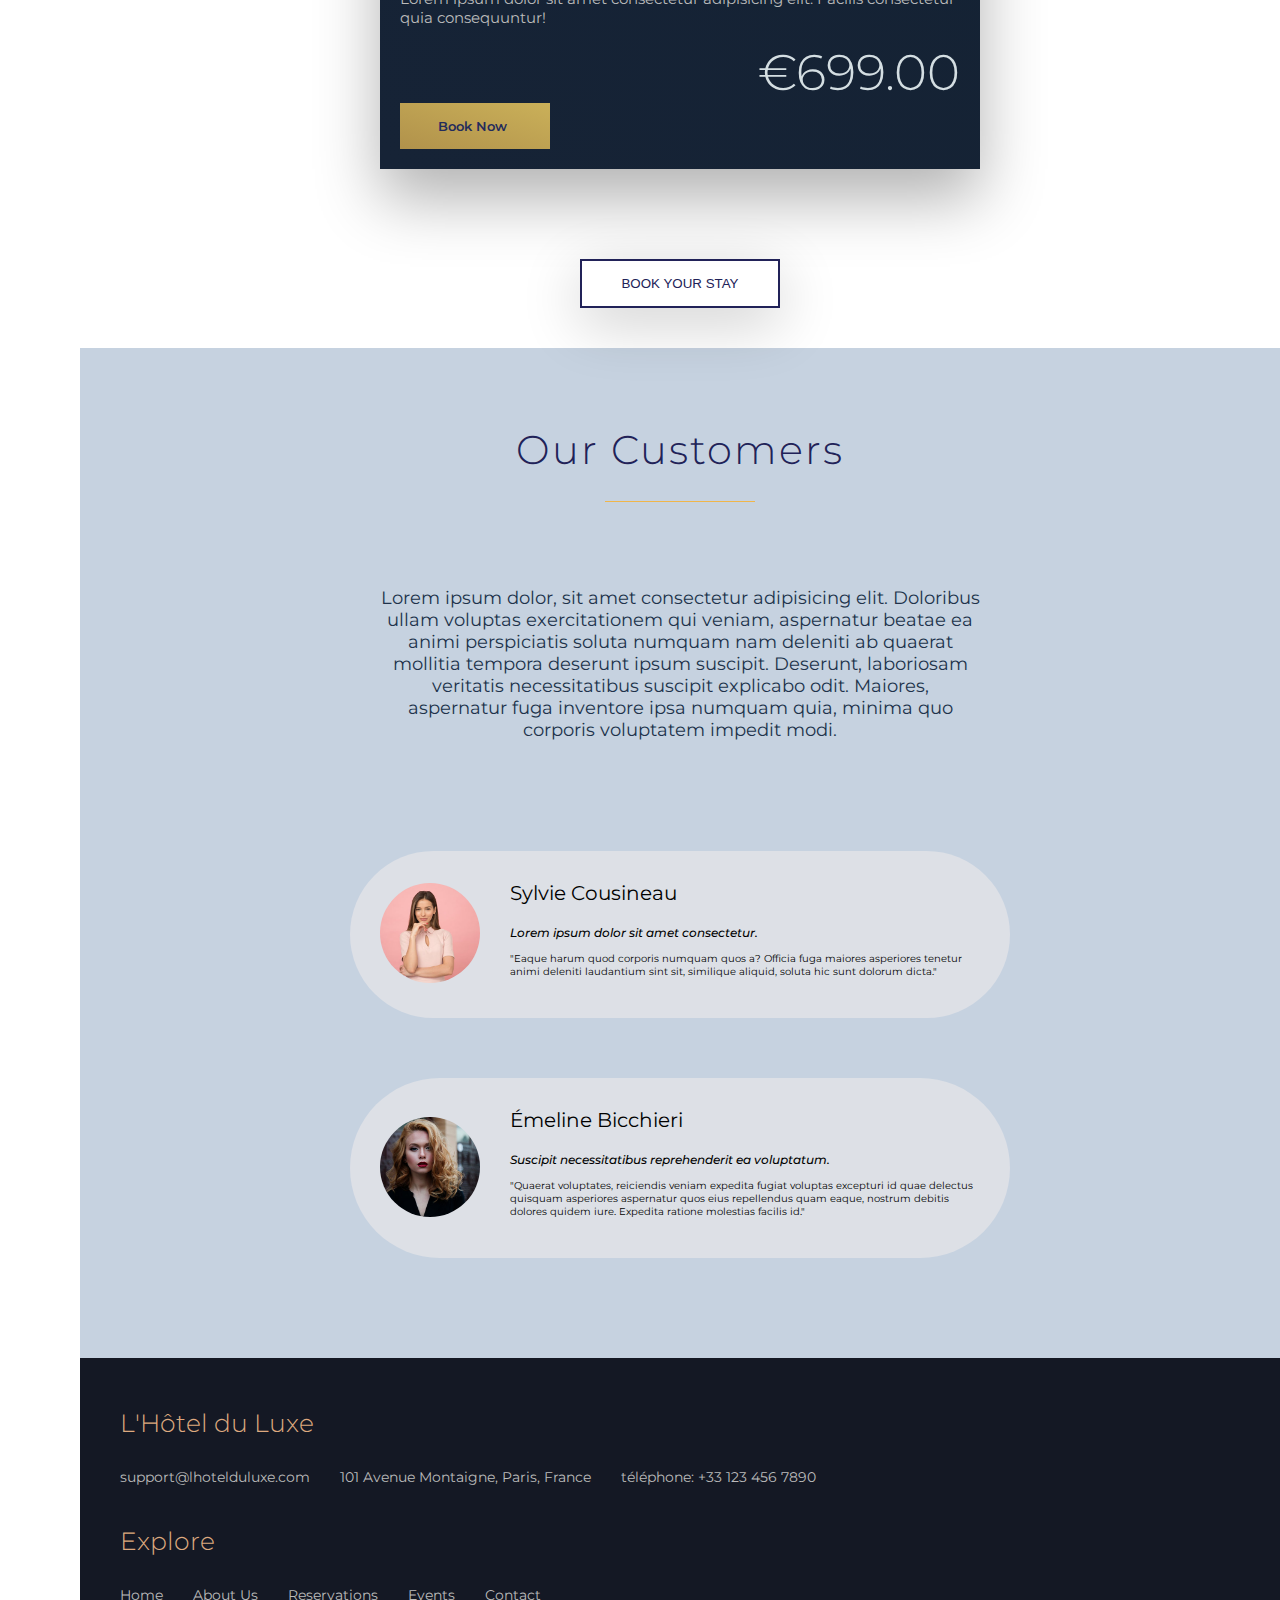
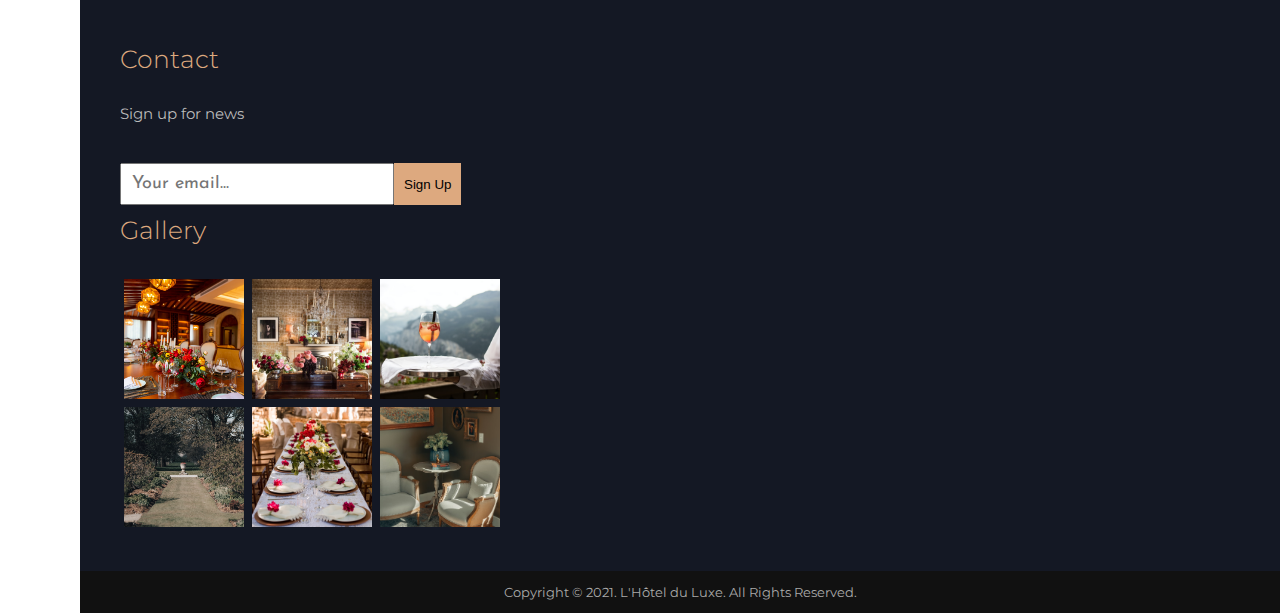
==== commit 71231b95: "Update index.html" ====
--- a/index.html
+++ b/index.html
@@ -294,6 +294,6 @@
     </footer>
 
     <!-- end of footer -->
-
+    <script src="index.js"></script>
   </body>
 </html>
--- a/style.css
+++ b/style.css
@@ -149,6 +149,7 @@
 .navigation-search-btn:focus {
   outline: none;
 }
+
 
 .navigation-list {
   list-style: none;
@@ -1011,3 +1012,7 @@
     font-size: 1.5rem;
   }
 }
+
+#loadOverlay{
+  display: none;
+}
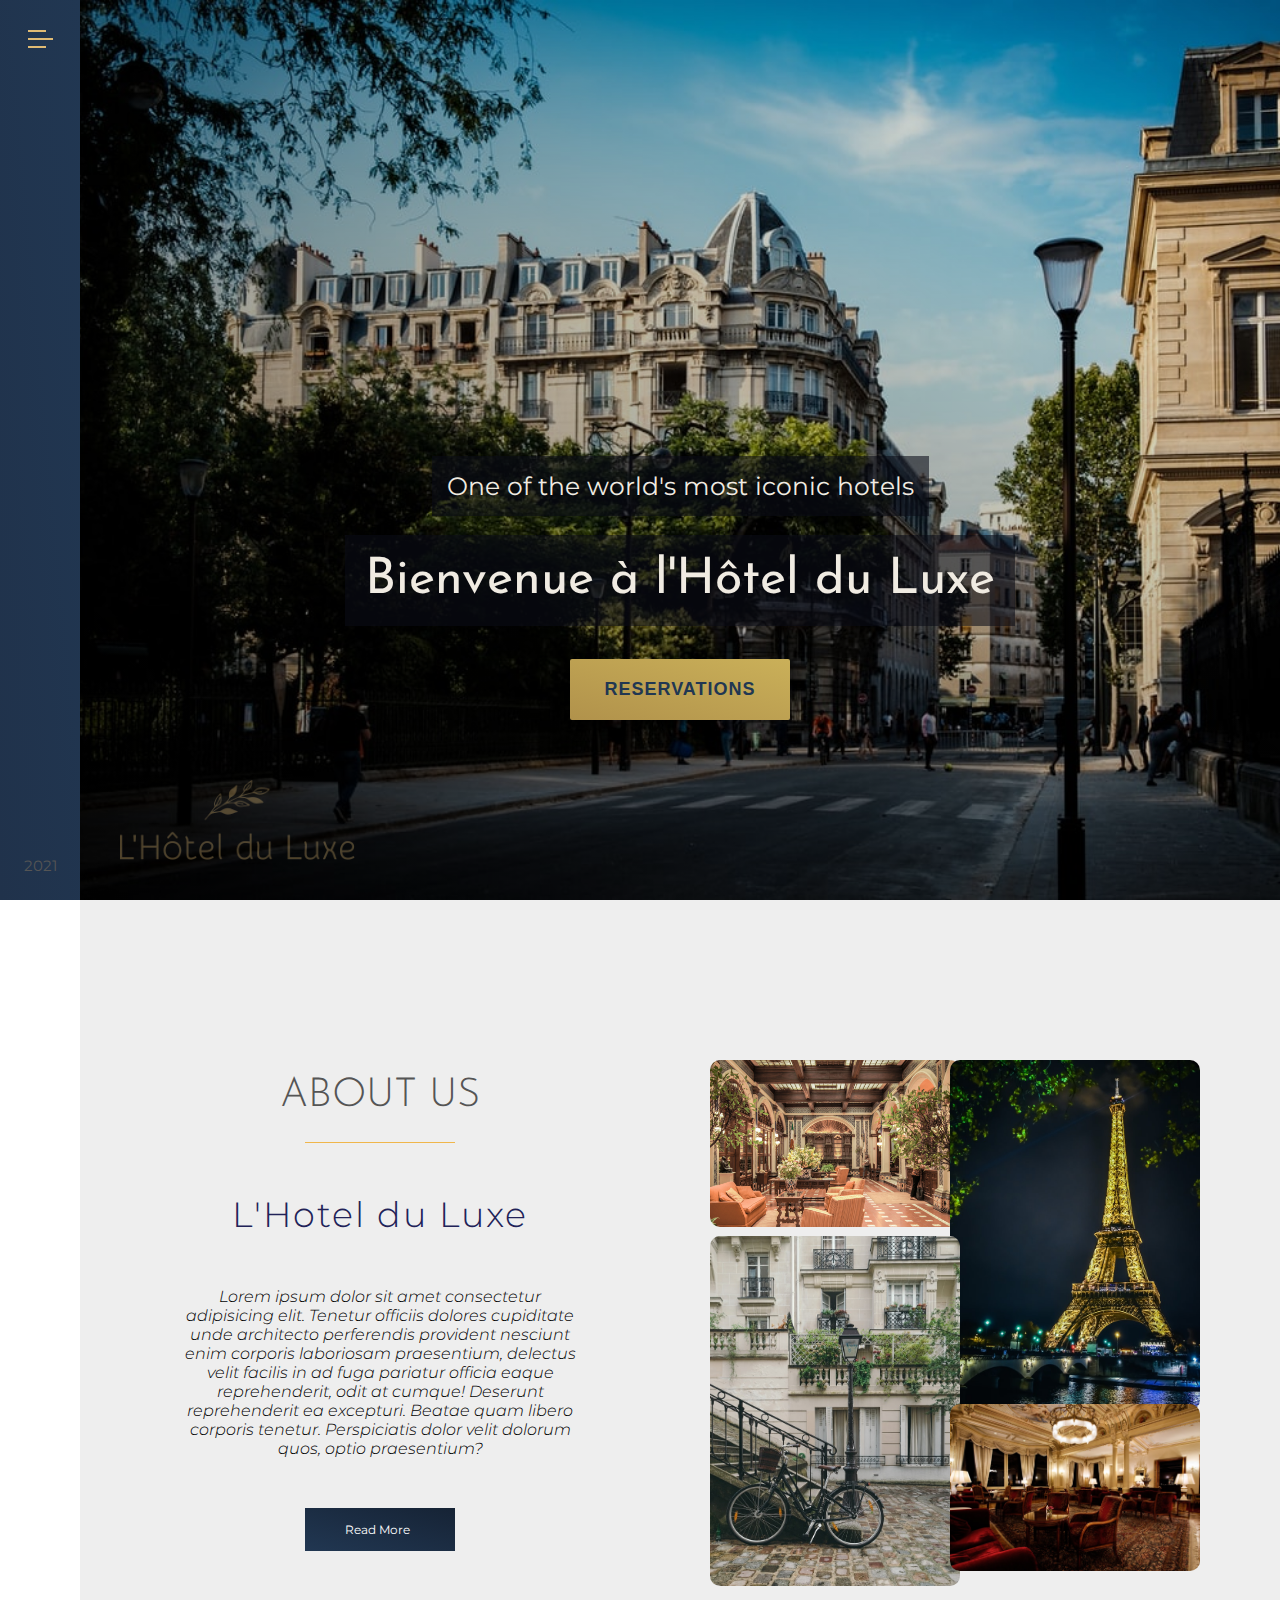
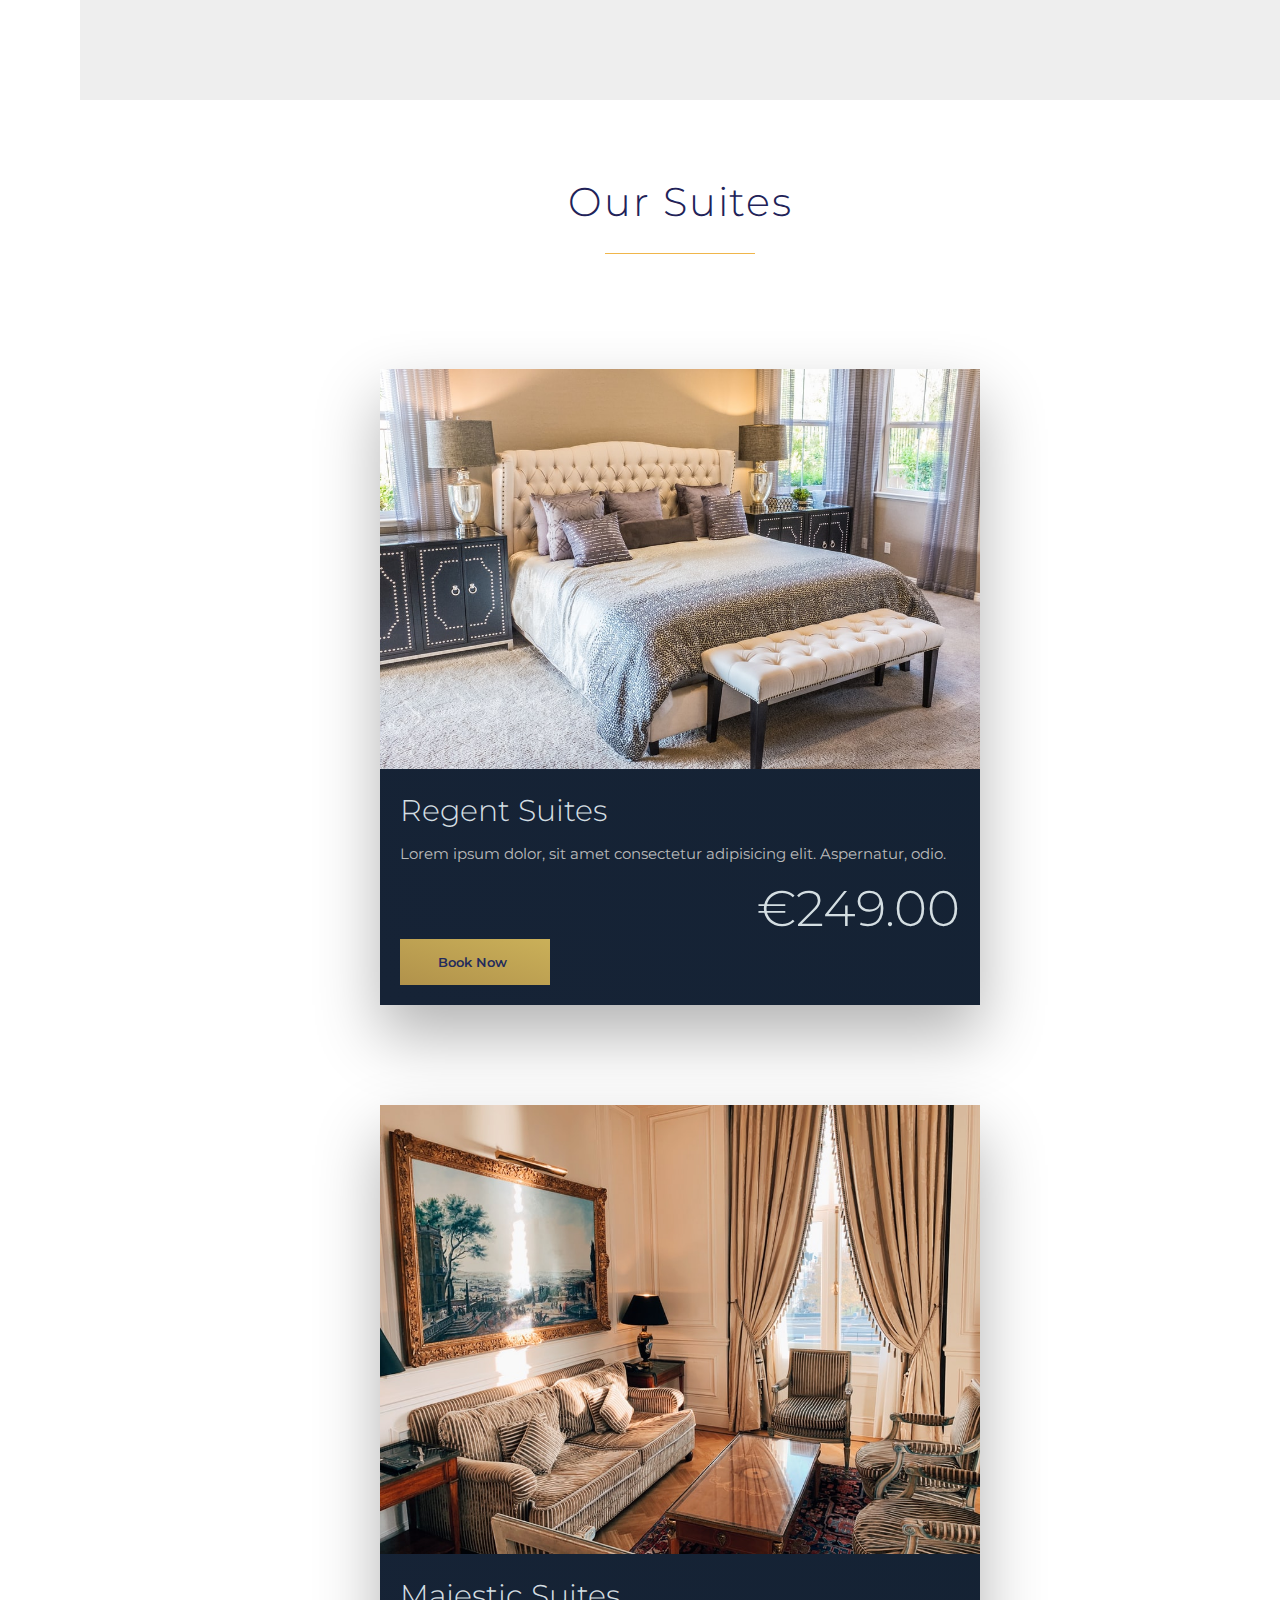
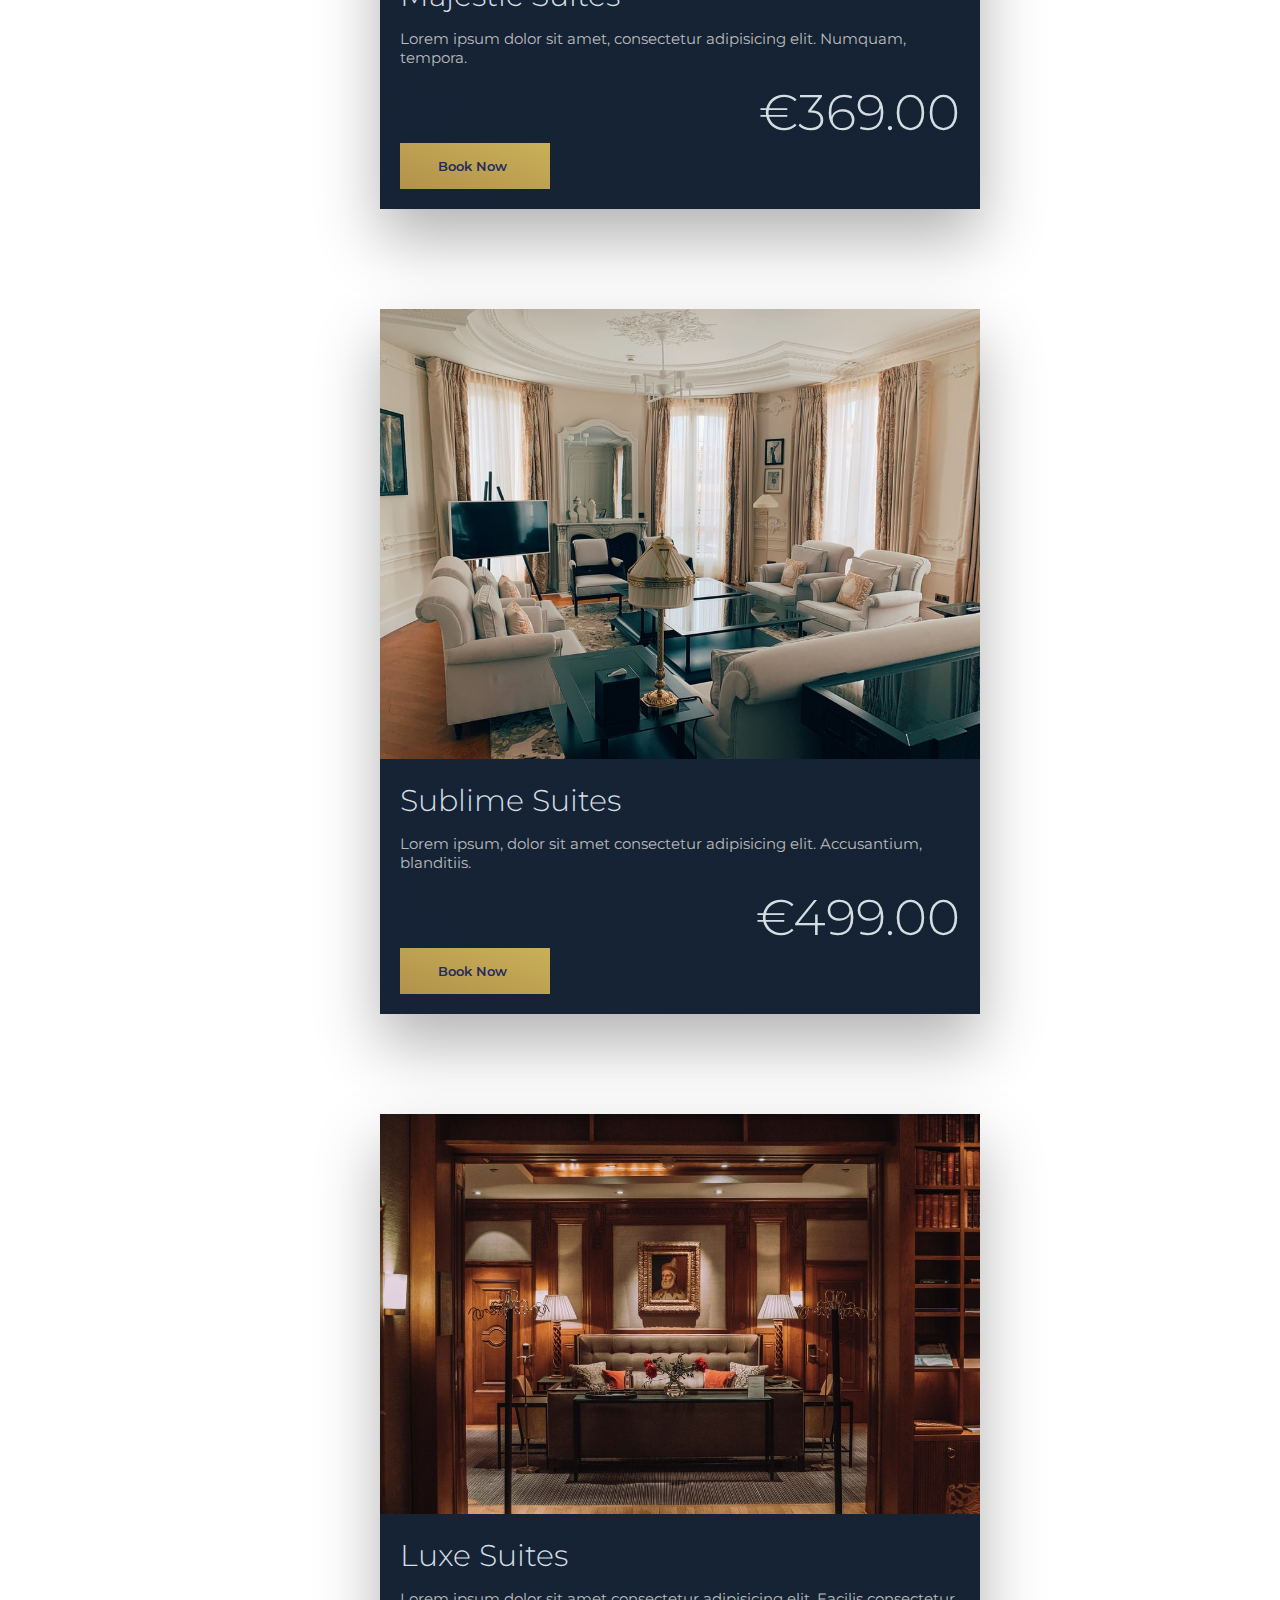
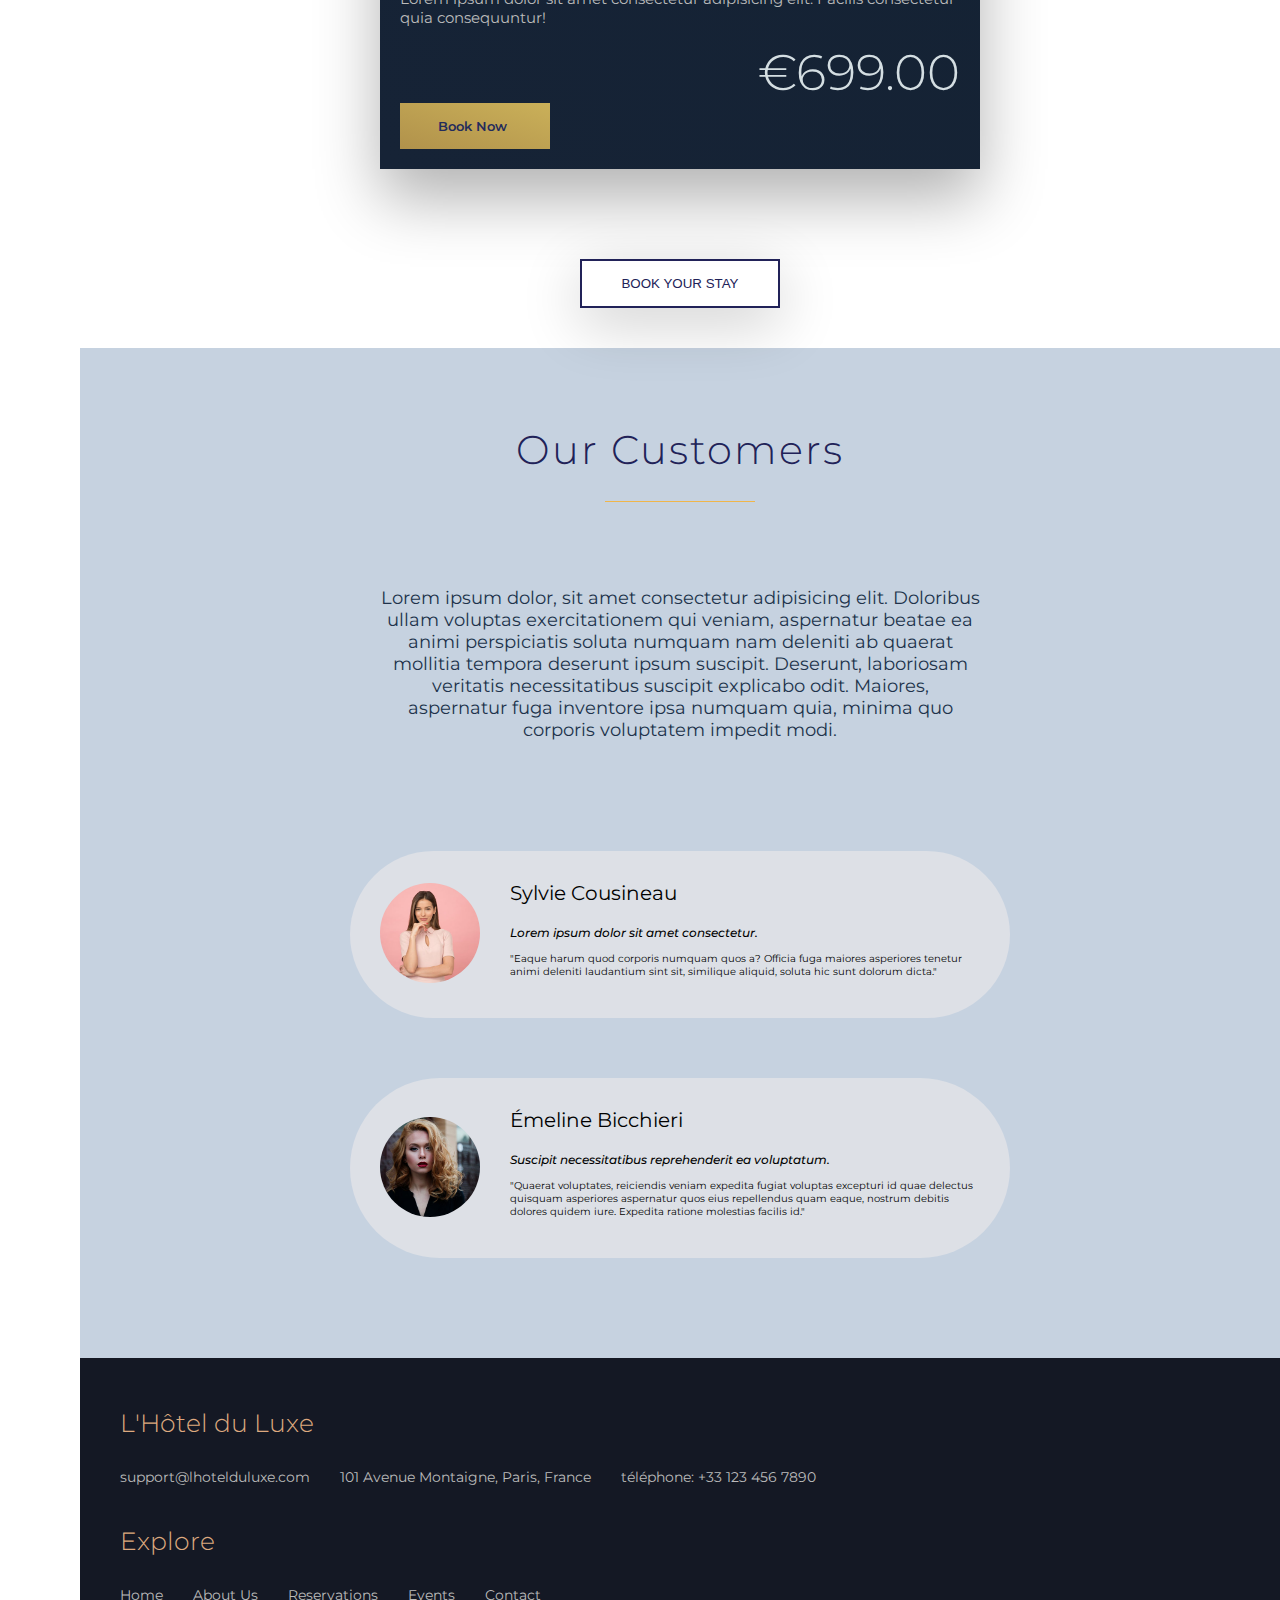
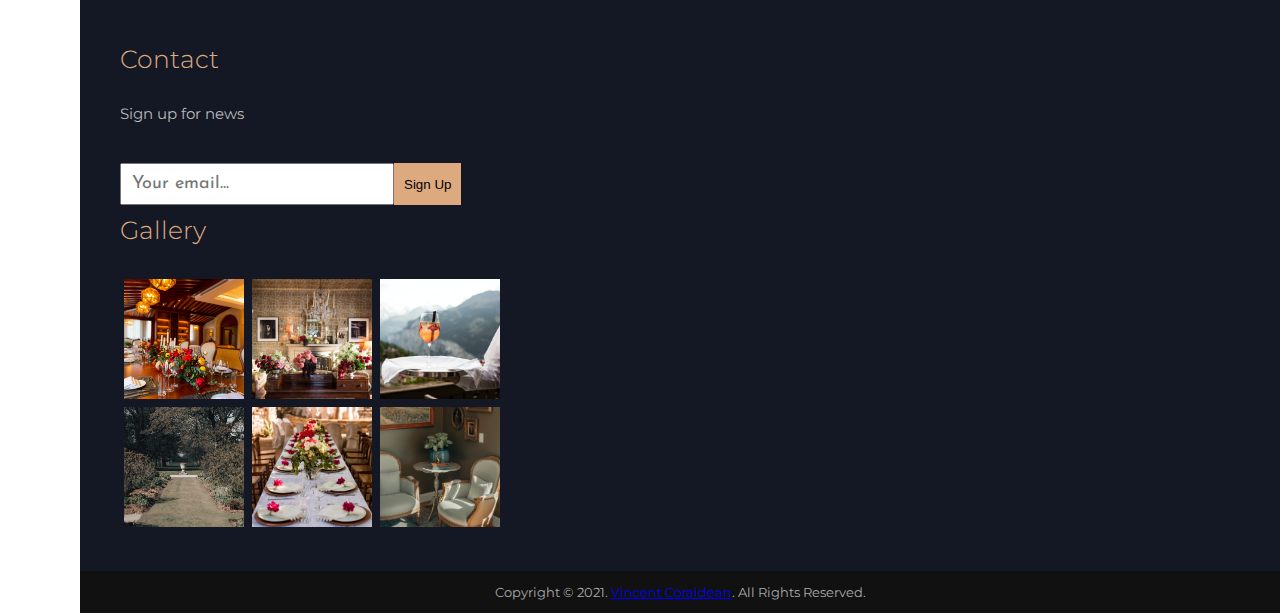
==== commit cec3503e: "Added link to pf in footer" ====
--- a/index.html
+++ b/index.html
@@ -288,7 +288,7 @@
       </div>
       <div class="creator-part">
         <div class="copyright-text">
-          <p>Copyright &copy; 2021. L'Hôtel du Luxe. All Rights Reserved.</p>
+          <p>Copyright &copy; 2021. <a href="https://vincentcoraldean.com">Vincent Coraldean</a>. All Rights Reserved.</p>
         </div>
       </div>
     </footer>
--- a/style.css
+++ b/style.css
@@ -149,7 +149,6 @@
 .navigation-search-btn:focus {
   outline: none;
 }
-
 
 .navigation-list {
   list-style: none;
@@ -896,6 +895,65 @@
   }
 }
 
+@media screen and (max-width: 600px) {
+  .sidebar {
+    height: 4.5rem;
+    width: 100vw;
+    z-index: 50;
+  }
+
+  .sidebar {
+    align-items: flex-end;
+  }
+
+  .menu-icon {
+    position: relative;
+    margin-top: 1.3rem;
+    left: -3.5rem;
+  }
+
+  .social-icons-list {
+    display: none;
+  }
+
+  .year {
+    display: none;
+  }
+
+  .checkbox:checked ~ .navigation {
+    left: 0rem;
+  }
+
+  .navigation {
+    left: -40rem;
+    z-index: 200;
+  }
+
+  .header {
+    margin-left: 0;
+    margin-top: 4.5rem;
+    height: calc(100vh - 4.5rem);
+  }
+
+  .about-us {
+    margin-left: 0;
+    height: auto;
+    padding-bottom: 6rem;
+  }
+
+  .rooms {
+    margin-left: 0;
+  }
+
+  .customers {
+    margin-left: 0;
+  }
+
+  .footer {
+    margin-left: 0;
+  }
+}
+
 @media (max-width: 500px) {
   .navigation {
     width: 75%;
@@ -908,7 +966,7 @@
   .banner {
     margin-bottom: 60rem;
     padding-bottom: 20rem;
-    justify-content: center;
+    justify-content: flex-start;
   }
 
   .banner-heading {
@@ -985,13 +1043,26 @@
   }
 }
 
+@media screen and (max-width: 450px) {
+  .navigation {
+    width: 85%;
+  }
+}
+
+@media screen and (max-width: 375px) {
+  .navigation {
+    width: 80%;
+  }
+}
+
 @media (max-width: 350px) {
   .navigation {
-    width: 70%;
+    width: 80%;
   }
 
   .navigation-search-input {
-    width: 60%;
+    box-sizing: border-box;
+    width: 75%;
     margin-left: 1rem;
   }
 
@@ -1012,7 +1083,3 @@
     font-size: 1.5rem;
   }
 }
-
-#loadOverlay{
-  display: none;
-}
